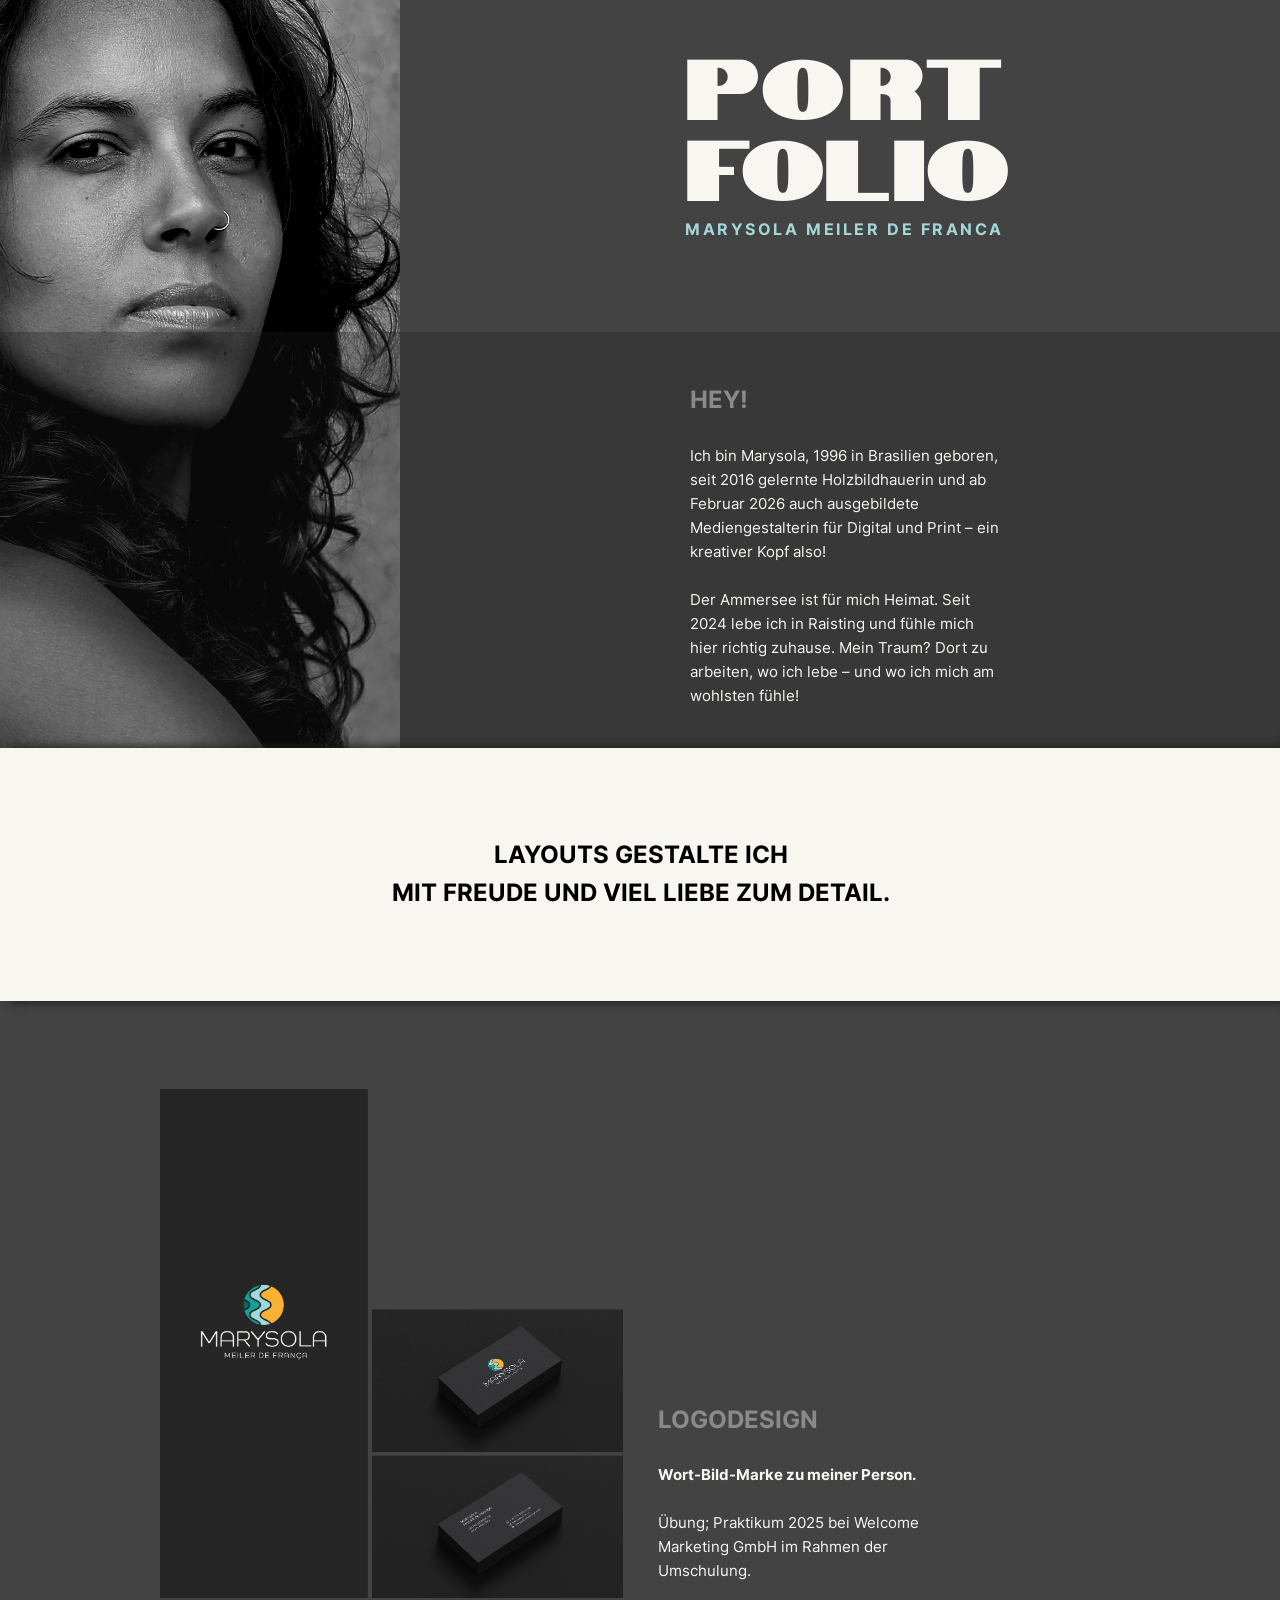
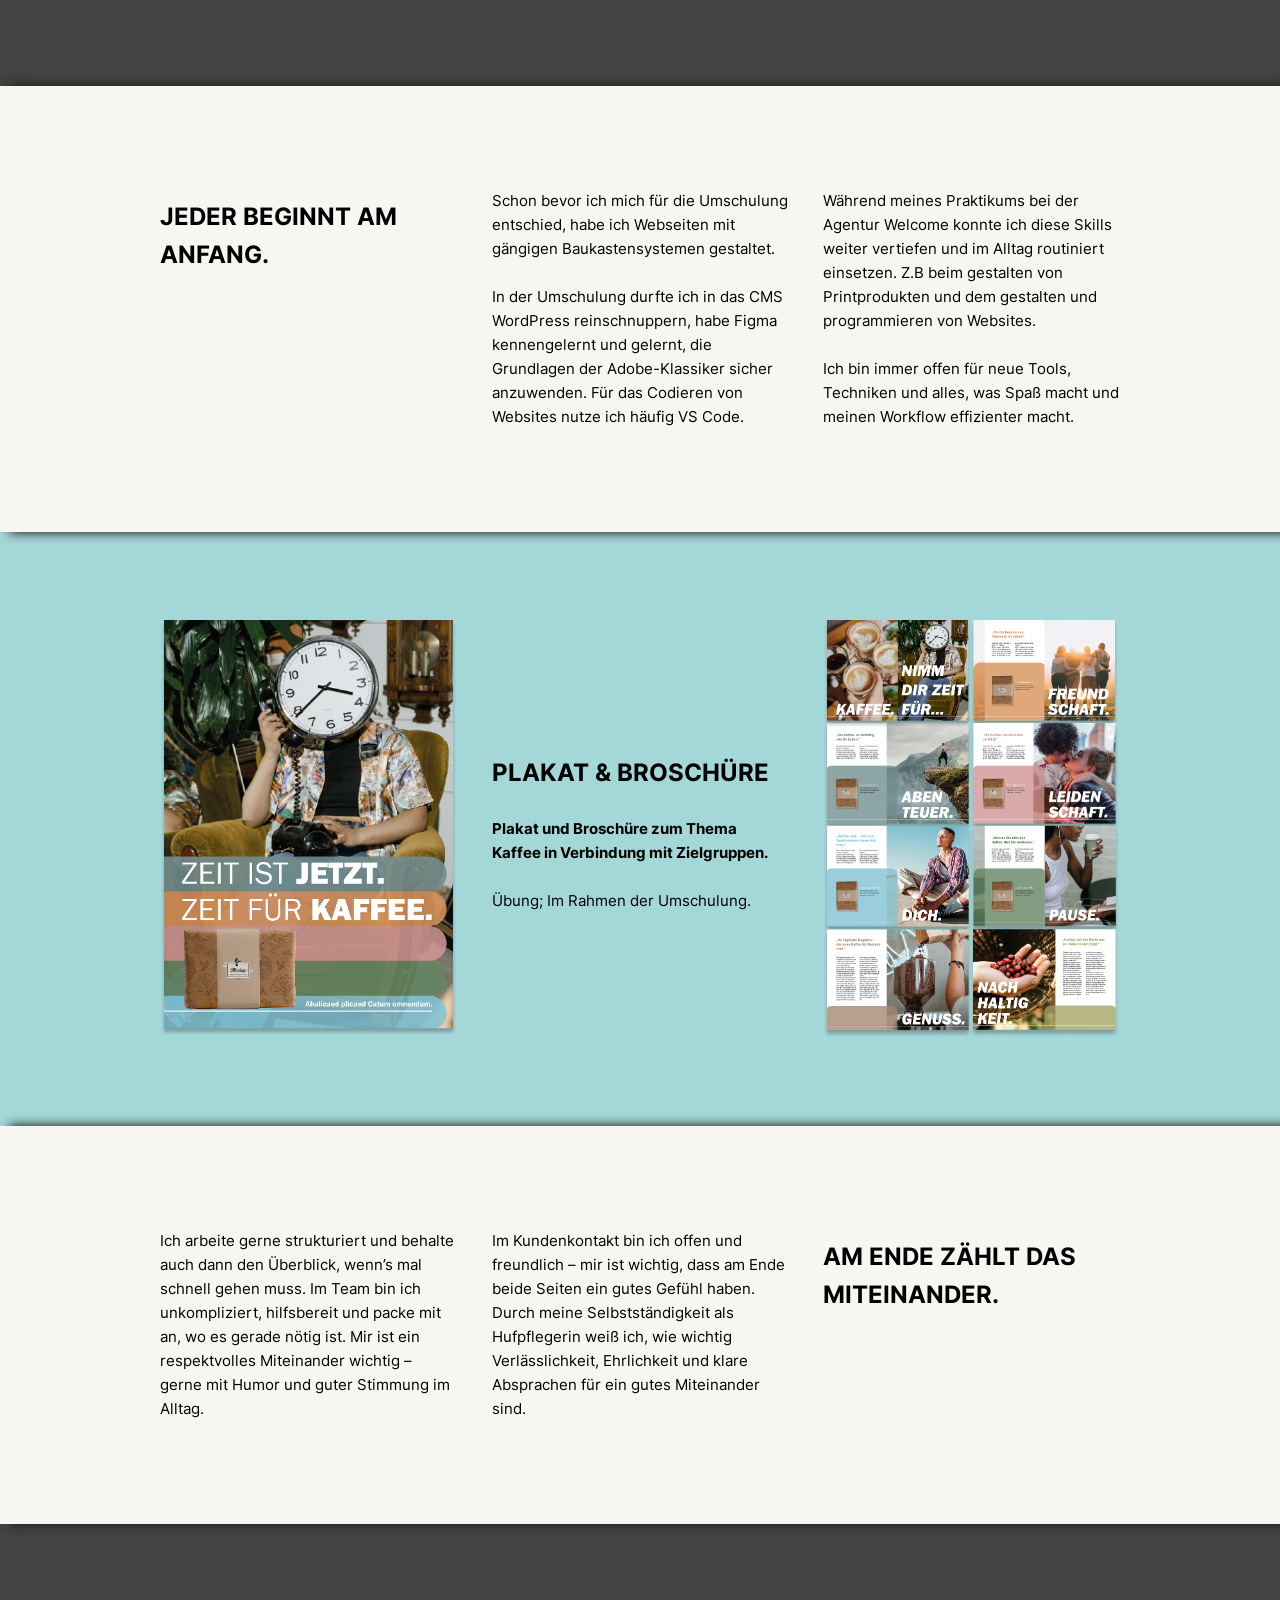
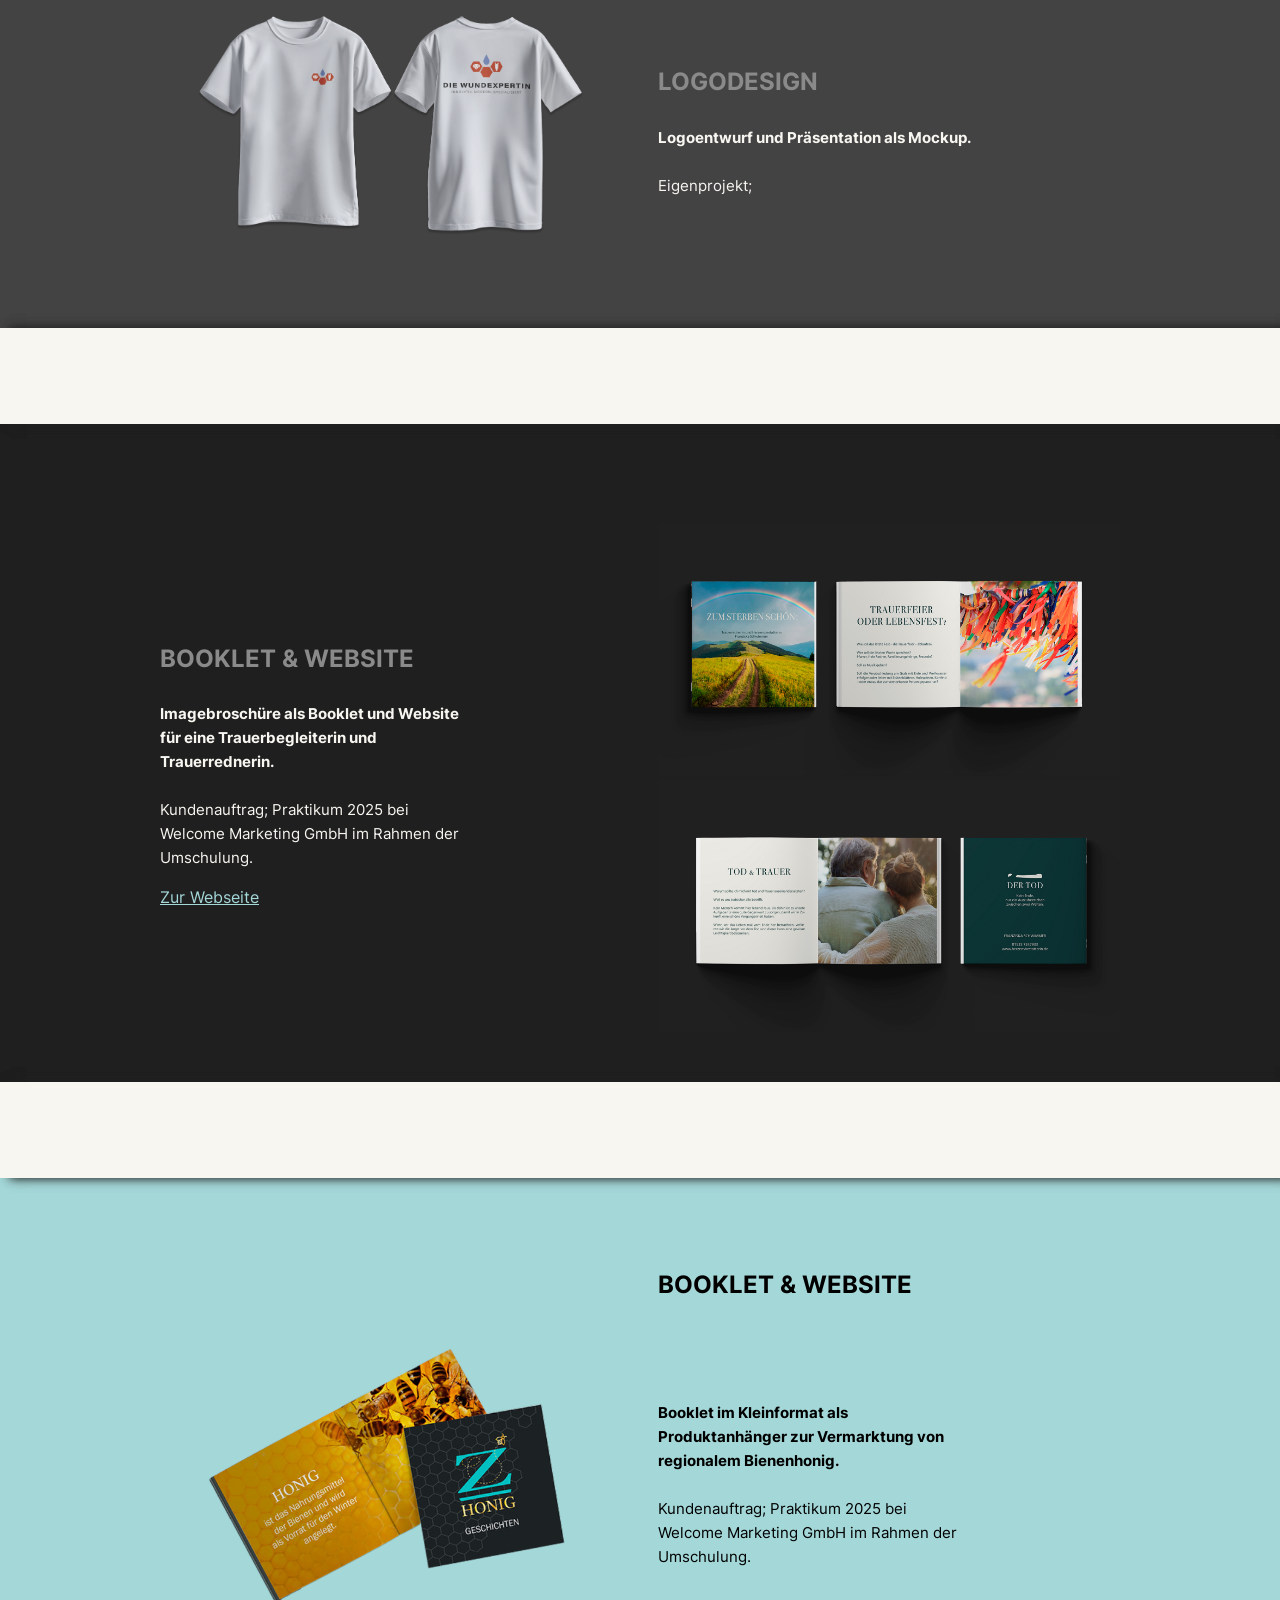
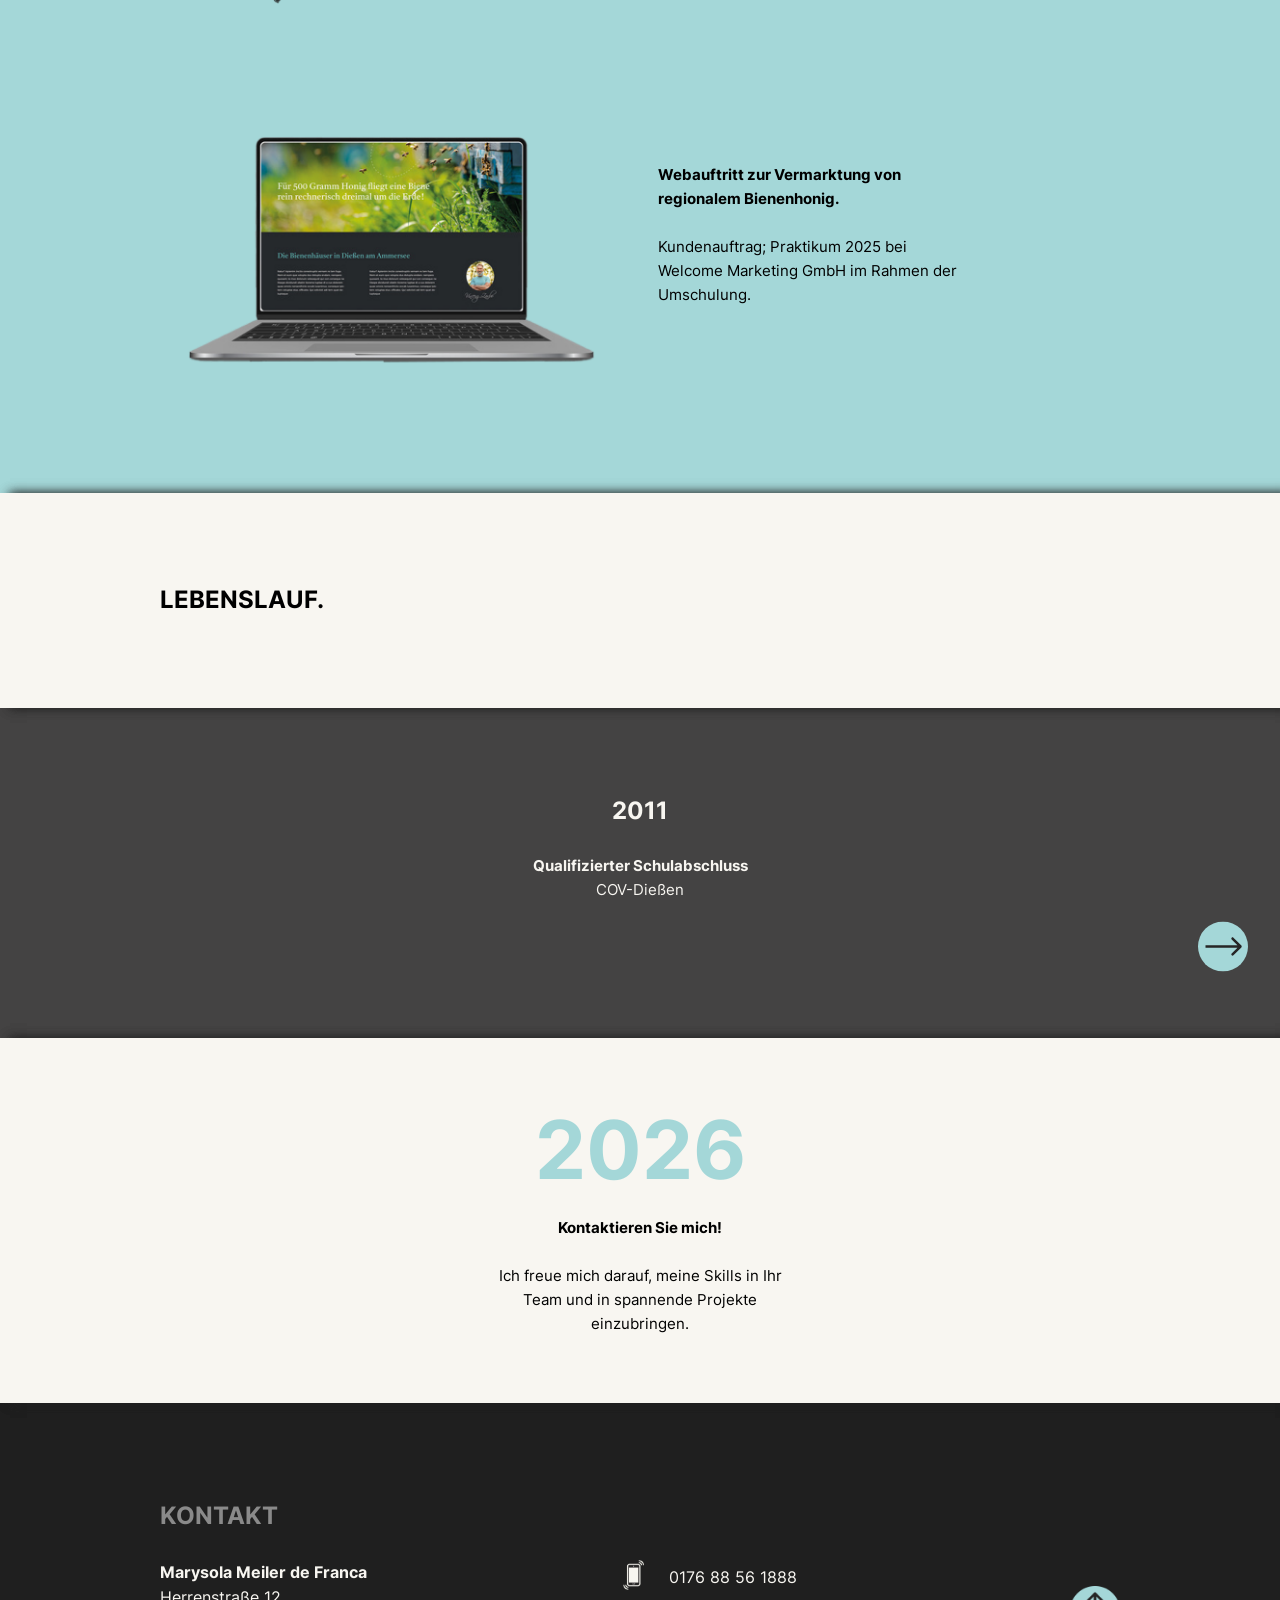
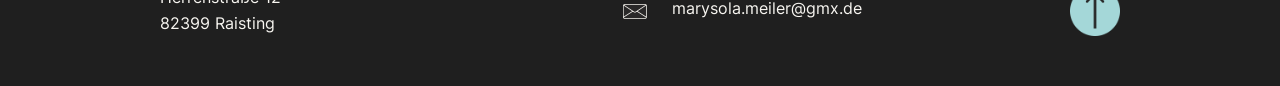
==== index.html @ 1aee1183 "Add files via upload" ====
<!DOCTYPE html>
<html lang="de">
<head>
    <meta charset="UTF-8">
    <meta name="viewport" content="width=device-width, initial-scale=1.0">
    <title>Bewerbung</title>

    <link rel="stylesheet" href="style.css">
    <link rel="icon" href="favicon.png">

    <link rel="preconnect" href="https://fonts.googleapis.com">
    <link rel="preconnect" href="https://fonts.gstatic.com" crossorigin>
    <link href="https://fonts.googleapis.com/css2?family=Notable&display=swap" rel="stylesheet">
   
    <script src="main.js" defer></script>
      
</head>

<body>
    <header id="top" class="header">
        <div class="intro-grid">
      <div class="hero-wrap">
        <div class="hero">
            <img class="hero-img" src="images/Selbstportrait.jpg" alt="Selbstportrait">
          </div>
      
          <div class="hero-overlay">
            <h1 class="deko-titel js-reveal" aria-label="Portfolio">
              <span class="w1">Port</span>
              <span class="w2">folio</span>
            </h1>
            <h2 class="blau js-reveal" style="transition-delay: 120ms;">Marysola Meiler de Franca</h2>
          </div>
      </div>
      <div class="lower-overlay" aria-hidden="true"></div>
          <div class="hey">
            <h3 class="hellgrau js-reveal">Hey!</h3>
            <p class="white js-reveal">
              Ich bin Marysola, 1996 in Brasilien geboren, seit 2016 gelernte Holzbildhauerin und ab Februar 2026 auch ausgebildete Mediengestalterin für Digital und Print – ein kreativer Kopf also!<br><br>
              Der Ammersee ist für mich Heimat. Seit 2024 lebe ich in Raisting und fühle mich hier richtig zuhause. Mein Traum? Dort zu arbeiten, wo ich lebe – und wo ich mich am wohlsten fühle!
            </p>
          </div>
      
        </div>
      </header>
    <main>
        <section class="band">
            <div class="container">
                <div class="col">
                    <p class="teaser js-reveal">Layouts gestalte ich<br>mit Freude und viel Liebe zum Detail.
                    </p>
                </div>
            </div>
        </section>
        <section class="bg-grau">
            <div class="container">
                <div class="grid-2 bottom">
                    <div class="col">
                        <img class="eigenlogo" src="images/Eigenlogo.png" alt="">
                    </div>
                    <div class="col">
                        <h3 class="hellgrau">Logodesign</h3>
                        <p class="white"><strong>Wort-Bild-Marke zu meiner Person.</strong><br><br>
                            Übung; Praktikum 2025 bei Welcome Marketing GmbH im Rahmen der Umschulung.
                        </p>
                    </div>
                </div>
            </div>
        </section>
        <section class="band">
            <div class="container">
                <div class="grid-3">
                    <div class="col">
                        <h3 class="js-reveal">Jeder Beginnt am Anfang.</h3>                    
                    </div>
                    <div class="col">
                        <p class="js-reveal">Schon bevor ich mich für die Umschulung entschied, habe ich Webseiten mit gängigen Baukastensystemen gestaltet.<br><br>
                            In der Umschulung durfte ich in das CMS WordPress reinschnuppern, habe Figma kennengelernt und gelernt, die Grundlagen der Adobe-Klassiker sicher anzuwenden.
                            Für das Codieren von Websites nutze ich häufig VS Code.
                        </p>
                    </div>
                    <div class="col">
                        <p class="js-reveal">Während meines Praktikums bei der Agentur Welcome konnte ich diese Skills weiter vertiefen und im Alltag routiniert einsetzen. 
                            Z.B beim gestalten von Printprodukten  und dem gestalten und programmieren von Websites.<br><br>
                            Ich bin immer offen für neue Tools, Techniken und alles, was Spaß macht und meinen Workflow effizienter macht. 
                        </p>
                    </div>
                </div>
            </div>
        </section>
        <section class="bg-blau">
            <div class="container">
                <div class="grid-3">
                    <div class="col">
                        <img class="kaffeeplakat" src="images/kaffee-plakat.png" alt="Plakatwerbung - Kaffee">
                    </div>
                    <div class="col text-center">
                        <h3>Plakat & Broschüre</h3>   
                        <p><strong>Plakat und Broschüre zum Thema Kaffee in Verbindung mit Zielgruppen.</strong><br><br>
                            Übung;
                            Im Rahmen der Umschulung.</p>                 
                    </div>
                    <div class="col">
                        <img class="kaffeebroschuere" src="images/Kaffee-Broschuere.png" alt="Broschüre - Kaffee">           
                    </div>
                </div>
            </div>
        </section>
        <section class="band">
            <div class="container">
                <div class="grid-3">
                    <div class="col">
                        <p class="js-reveal">Ich arbeite gerne strukturiert und behalte auch dann den Überblick, wenn’s mal schnell gehen muss.
                        Im Team bin ich unkompliziert, hilfsbereit und packe mit an, wo es gerade nötig ist. Mir ist ein respektvolles Miteinander wichtig – gerne mit Humor und guter Stimmung im Alltag.  
                        </p>
                    </div>
                    <div class="col">
                        <p class="js-reveal">Im Kundenkontakt bin ich offen und freundlich – mir ist wichtig, dass am Ende beide Seiten ein gutes Gefühl haben. 
                         Durch meine Selbstständigkeit als Hufpflegerin weiß ich, wie wichtig Verlässlichkeit, Ehrlichkeit und klare Absprachen für ein gutes Miteinander sind.
                        </p>
                    </div>
                    <div class="col">
                        <h3 class="js-reveal">Am Ende zählt das Miteinander.</h3>                    
                    </div>
                </div>
            </div>
        </section>
        <section class="bg-grau">
            <div class="container">
                <div class="grid-2">
                    <div class="col">
                        <img src="images/T-shirt_Wundexpertin_weiß.png" alt="T-Shirt-Mockup mit Logo - Die Wundexpertin">
                    </div>
                    <div class="col text-center">
                        <h3 class="hellgrau">Logodesign</h3>
                        <p class="white"><strong>Logoentwurf und Präsentation als Mockup.</strong><br><br>
                            Eigenprojekt;
                        </p>                   
                    </div>
                </div>
            </div>
        </section>
        
        <div class="band" aria-hidden="true"></div>

        <section class="bg-schwarz">
            <div class="container">
                <div class="grid-2">  
                    <div class="col text-center">
                        <h3 class="hellgrau">Booklet & Website</h3>
                        <p class="white"><strong>Imagebroschüre als Booklet und Website für eine Trauerbegleiterin und Trauerrednerin.</strong><br><br>
                            Kundenauftrag; Praktikum 2025 bei Welcome Marketing GmbH im Rahmen der Umschulung.
                        </p>
                        <a href="https://www.bestattung-individuell.de/" target="_blank" rel="noopener noreferrer">
                            Zur Webseite
                          </a>
                    </div>
                    <div class="col">
                        <img class="trauerbooklet" src="images/Zum-sterben-schön.png" alt="Booklet - ZUM STERBEN SCHÖN!">
                    </div>
                </div>
            </div>
        </section>

        <div class="band" aria-hidden="true"></div>

        <section class="bg-blau">
            <div class="container">
                <div class="grid-2 grid-2--right-only">  
                    
                        <h3 class="right-only">Booklet & Website</h3>
                   
                    <div class="col">
                        <img class="bienenbooklet" src="images/Bienenbooklet.png" alt="">
                    </div>
                    
                    <div class="col text-center">
                        <p><strong>Booklet im Kleinformat als Produktanhänger zur Vermarktung von regionalem Bienenhonig.</strong><br><br> Kundenauftrag; Praktikum 2025 bei Welcome Marketing GmbH im Rahmen der Umschulung.</p>
                    </div> 
                    <div class="col">
                        <img class="bienenwebsite" src="images/Bienenwebsite.png" alt="">
                    </div>
                    <div class="col text-center">
                        <p><strong>Webauftritt zur Vermarktung von regionalem Bienenhonig.</strong><br><br> Kundenauftrag; Praktikum 2025 bei Welcome Marketing GmbH im Rahmen der Umschulung.
                        </p>
                    </div>   
                </div>
            </div>
        </section>
        <section class="band">
            <div class="container">
                <div class="col">
                    <h3 class="js-reveal">Lebenslauf.</h3>
                </div>
        </section>

        <section class="my-slider" id="timelineSlider" aria-label="Timeline">
            <div class="container">
                <div class="my-slider__viewport">
                    <div class="my-slider__track">
                        <div class="my-slide white">
                            <div class="carousel-content">
                                <h3>2011</h3>
                                <p><strong>Qualifizierter Schulabschluss</strong><br>COV-Dießen</p>
                            </div>
                        </div>
                
                        <div class="my-slide white">
                            <div class="carousel-content">
                                <h3>2016</h3>
                                <p><strong>Gesellin im Holzbildhauerhandwerk</strong><br>Schulen für Holz und Gestaltung<br> Garmisch-Partenkirchen</p>
                            </div>
                        </div>
                
                        <div class="my-slide white">
                            <div class="carousel-content">
                                <h3>2017</h3>
                                <p><strong>Küche & Verkauf</strong><br>Seekiosk Dießen</p>
                            </div>
                        </div>

                        <div class="my-slide white">
                            <div class="carousel-content">
                                <h3>2018</h3>
                                <p><strong>Verpackung & Kommissionierung</strong><br>Alsitan</p>
                            </div>
                        </div>
                    
                        <div class="my-slide white">
                            <div class="carousel-content">
                                <h3>2018</h3>
                                <p><strong>Metallgestaltung</strong><br>Metallbau Breidenbach</p>
                            </div>
                        </div>

                        <div class="my-slide white">
                            <div class="carousel-content">
                                <h3>2019</h3>
                                <p><strong>Produktionshilfe</strong><br>Auto Leder Atelier Hofstetten</p>
                            </div>
                        </div>
                    
                        <div class="my-slide white">
                            <div class="carousel-content">
                                <h3>2021</h3>
                                <p><strong>Servicekraft</strong><br>Psychosomatische Klinik Kloster Dießen</p>
                            </div>
                        </div>

                        <div class="my-slide white">
                            <div class="carousel-content">
                                <h3>2021</h3>
                                <p><strong>Hufpflege für Pferde</strong><br>Gründung von Huf & Hingabe</p>
                            </div>
                        </div>
                    
                        <div class="my-slide white">
                            <div class="carousel-content">
                                <h3>2024</h3>
                                <p><strong>Mediengestalterin Digital & Print</strong><br>Umschulung</p>
                            </div>
                        </div>
                    </div>
                </div>
            
                <div class="slider-buttons">
                    <button class="my-slider__btn my-slider__btn--prev" type="button" aria-label="Zurück">
                        <svg width="50" height="50" viewBox="0 0 40 40" fill="none" xmlns="http://www.w3.org/2000/svg">
                            <circle cx="20" cy="20" r="20" transform="rotate(-90 20 20)" fill="#A4D7D8"/>
                            <path d="M5.29289 19.2929C4.90237 19.6834 4.90237 20.3166 5.29289 20.7071L11.6569 27.0711C12.0474 27.4616 12.6805 27.4616 13.0711 27.0711C13.4616 26.6805 13.4616 26.0474 13.0711 25.6569L7.41421 20L13.0711 14.3431C13.4616 13.9526 13.4616 13.3195 13.0711 12.9289C12.6805 12.5384 12.0474 12.5384 11.6569 12.9289L5.29289 19.2929ZM34 20L34 19L6 19L6 20L6 21L34 21L34 20Z" fill="#262626"/>
                            </svg>
                            
                    </button>
                
                    <button class="my-slider__btn my-slider__btn--next" type="button" aria-label="Weiter">
                        <svg width="50" height="50" viewBox="0 0 40 40" fill="none" xmlns="http://www.w3.org/2000/svg">
                            <circle cx="20" cy="20" r="20" transform="rotate(90 20 20)" fill="#A4D7D8"/>
                            <path d="M34.7071 20.7071C35.0976 20.3166 35.0976 19.6834 34.7071 19.2929L28.3431 12.9289C27.9526 12.5384 27.3195 12.5384 26.9289 12.9289C26.5384 13.3195 26.5384 13.9526 26.9289 14.3431L32.5858 20L26.9289 25.6569C26.5384 26.0474 26.5384 26.6805 26.9289 27.0711C27.3195 27.4616 27.9526 27.4616 28.3431 27.0711L34.7071 20.7071ZM6 20L6 21L34 21L34 20L34 19L6 19L6 20Z" fill="#262626"/>
                            </svg>
                            
                    </button>
                </div>
            </div>
          </section> 
        <section class="band">
            <div class="container js-reveal motivation"> 
                    <div class="col">
                        <div class="motivation">
                            <h3 class="jahreszahl">2026</h3>
                            <p class="motivation"><strong>Kontaktieren Sie mich!</strong><br><br>Ich freue mich darauf, meine Skills in Ihr Team und in spannende Projekte einzubringen.</p>
                        </div>
                    </div>
            </div>
        </section>
    </main>
    <footer>
        <section class="bg-schwarz">
            <div class="container">
                <div class="footer-grid">
        
                    <div class="footer-kontakt">
                      <h3 class="hellgrau">Kontakt</h3>
            
                      <address class="footer-liste white">
                        <div class="footer-addr">
                          <strong>Marysola Meiler de Franca</strong>
                          <div>Herrenstraße 12</div>
                          <div>82399 Raisting</div>
                        </div>
            
                        <div class="footer-comm">
                          <div class="footer-icon">
                            <img class="phone-icon" src="images/Telefon-icon.png" alt="">
                            <a href="tel:+4917688561888">0176 88 56 1888</a>
                          </div>
            
                          <div class="footer-icon">
                            <img class="mail-icon" src="images/E-mail-icon.png" alt="">
                            <a href="mailto:marysola.meiler@gmx.de">marysola.meiler@gmx.de</a>
                          </div>
                        </div>
                      </address>
                    </div>
            
                    <div class="col-footer">
                      <div class="top-btn">
                        <a href="#top" class="back-to-top" aria-label="Nach oben">
                          <img src="images/back-to-top.png" alt="">
                        </a>
                      </div>
                    </div>
            
                  </div>
                </div>
              </section>
            </footer>
    <script src="https://cdn.jsdelivr.net/npm/bootstrap@5.3.3/dist/js/bootstrap.bundle.min.js"></script>
</body>
</html>
---- style.css ----
:root{
    /* Typography: fonts */
    --font-sans: "Inter", system-ui, -apple-system, "Segoe UI", Roboto, Arial, sans-serif;
  
    /* Typography: sizes */
    --fs-body: 1rem;     /* 16px */
    --fs-h1: 5.063rem;
    --fs-h2: 1rem;    /* 23.04px */
    --fs-h3: 1.5rem;    /* 23.04px */

  
    /* Typography: line-height */
    --lh-p: 1.6;
    --lh-h1: 1;
    --lh-h2: 1.2;
    --lh-h3: 1.6;

    /* Colors */
    --color-primary: #e0d8d1;            /* Primärfarbe */
    --color-secondary: #F8F6F1;          /* Sekundärfarbe */
    --color-accent: #A4D7D8;             /* Akzentfarbe */

    --color-bg: #444343;                 /* Websitebasisfarbe */
    --color-text: #292828;               /* Textfarbe (Standard auf hell) */
    --color-text-on-dark: #F8F6F1;       /* Textfarbe auf dunkel */
}
@font-face{
    font-family: "Inter";
    src: url("fonts/Inter-VariableFont_slnt\,wght.woff2") format("woff2");
    font-weight: 100 900;
    font-style: normal;
    font-display: swap;
}

.notable-regular {
    font-family: "Notable", sans-serif;
    font-weight: 400;
    font-style: normal;
  }

  html, body {
    margin: 0;
    overflow-x: hidden;
  }

html{
    scroll-behavior: smooth;
} 

  
body{
    margin: 0;
    background: var(--color-bg);
    font-family: var(--font-sans);
    font-size: var(--fs-body);
    line-height: var(--lh-p);
}

h1{
    font-family: "Notable", sans-serif;
    font-size: var( --fs-h1);
    color: var(--color-secondary);
    line-height: var(--lh-h1);
    text-transform: uppercase;
    margin: 0 0 18px 0;
}

h2{
    font-family: "Inter", sans-serif;
    color: var(--color-accent);
    line-height: var(--lh-h2);
    font-size: var(--fs-h2);
    text-transform: uppercase;
    letter-spacing: .16rem;
    margin-top: 0;
}

h3{
    font-family: "Inter", sans-serif;
    text-transform: uppercase;
    font-size: var(--fs-h3);
    line-height: var(--lh-h3);
}

p{
    hyphens: auto;
    font-size: clamp(15px, 1vw, 16px);
    line-height: var(--lh-p);
    
}

.deko-titel{
    font-family: "Notable", sans-serif;
    text-transform: uppercase;
    line-height: var(--lh-h1);    
    font-size: var(--fs-h1);
    letter-spacing: .2rem;
}
  
.deko-titel span{
    display: block;
    white-space: nowrap;

}
  
.deko-titel .w1{
    letter-spacing: .4rem;
}

strong{
    font-weight: 700;
}

.grid-2{
    display: grid;
    grid-template-columns: 1fr;
    gap: 24px;
}

.section-grid{
    display: grid;
    grid-template-columns: 1fr;
    gap: 24px;
  }

img {
    display: block;
    max-width: 100%;
    height: auto;
 }

img.kaffeeplakat{
    margin-bottom: 60px;
 }

img.eigenlogo{
    margin-bottom: 60px;
 }

img.kaffeebroschuere{
    margin-top: 60px;
 }

img.trauerbooklet{
    margin-top: 30px;
 }

img.bienenbooklet, img.bienenwebsite{
    margin: 30px 0;
 }

.container{
    margin: 40px auto;
    padding: 0 16px;
    max-width: 720px;
}

.hey{
    margin-top: 90px;
    margin-bottom: 90px;
    max-width: 1280px;
    margin-left: auto;
    margin-right: auto;
    padding: 0 23px 0 23px;
}

.white{
    color: var(--color-text-on-dark) ;
}

.blau{
    color: var(--color-accent);
}

.hellgrau{
    color: #8a8a8a ;
}

.hero-wrap{
    position: relative;
}
  
.hero-img{
    display: block;
    width: 100%;
    height: auto;
    max-width: 430px;
}
  
.hero-overlay{
    position: absolute;
    left: 0;
    right: 0;
    bottom: 0;
    background: rgba(32,32,32,.3);
    padding: 24px;
    z-index: 2;
}
  
.band{
    background-color: var(--color-secondary);
    padding: 48px 0;
    margin: 0;
    box-shadow: 10px 0 10px 0 rgba(32,32,32,.7), 10px 0 10px 0 rgba(32,32,32,.7);
    position: relative;
    z-index: 2;
}

p.teaser{
    text-align: center;
    font-family: "Inter", sans-serif;
    text-transform: uppercase;
    font-size: var(--fs-h3);
    line-height: var(--lh-h3);
    font-weight: 700;
    margin: 0 auto;
}

.bg-blau{
    background-color: var(--color-accent);
    padding: 48px 0;
    margin: 0;
    position: relative;
    z-index: 1;
}

.bg-grau{
    background: var(--color-bg);
    padding: 48px 0;
    margin: 0;
    position: relative;
    z-index: 1;
}

.bg-schwarz{
    background-color: #1F1F1F;
    padding: 30px 0 10px;    
    margin: 0;
    position: relative;
    z-index: 1;
}

h3.jahreszahl{
    font-family: "Inter", sans-serif;
    text-transform: uppercase;
    font-size: var(--fs-h1);
    font-weight: 700;
    margin: 0 auto;
    color: var(--color-accent);
}

a{
    color: var(--color-accent);
    margin-top: 0;
}

.my-slider {
  position: relative;
}

.my-slider__viewport {
  overflow: hidden;
  width: 100%;
}

.my-slider__track {
  display: flex;
  transition: transform 550ms cubic-bezier(0.22, 1, 0.36, 1);
  will-change: transform;
}

.my-slide {
  flex: 0 0 100%;
}

.my-slider__btn {
  position: absolute;
  top: 80%;
  transform: translateY(-50%);
  border: 0;
  background: transparent;
  padding: 0;
  cursor: pointer;
}

.my-slider__btn--prev { left: 16px; }
.my-slider__btn--next { right: 16px; }

.nav-icon {
  display: inline-block;
  width: 32px;
  height: 32px;
}

.nav-icon-prev {
  background: url("/icons/arrow-left.svg") center / contain no-repeat;
}

.nav-icon-next {
  background: url("/icons/arrow-right.svg") center / contain no-repeat;
}

.my-slide {
  min-height: 250px;
  display: flex;
  justify-content: center;
}

.carousel-content {
  text-align: center;
  margin-top: 20px;
}

.motivation{
  text-align: center;
  margin: 0 auto 20px;
}

.footer-liste{
  display: grid;
  grid-template-columns: 1fr;
  gap: 12px;
  font-style: normal;
  line-height: 1.6;
}


.footer-liste a{
    color: inherit;
    text-decoration: none;
    display: inline-block;
    margin-top: 0.35rem;
  }
  
.footer-liste a:hover,
.footer-liste a:focus-visible{
    text-decoration: underline;
    text-underline-offset: 0.2em;
  }

.footer-grid{
    display: grid;
    grid-template-columns: 1fr auto; /* Kontakt | Button */
    align-items: end;
    gap: 16px;
  }
  
.col-footer{
    display: flex;
    justify-content: flex-end;
    align-items: flex-end;
  }

.mail-icon{
    height: 15px;
    width: auto;
    margin-right: 15px;
    margin-top: 10px;
}

.phone-icon{
    height: 30px;
    width: auto;
    margin-right: 15px;
}

.footer-icon{
  display: flex;
  align-items: center;
  gap: 10px;
}

.top-btn img{
    width: 50px;
    height: auto;
}

.js-reveal {
    transform: translateY(24px);
    opacity: 0;
    transition: transform 1000ms ease, opacity 1000ms ease;
    will-change: transform, opacity;
}
  
.js-reveal.is-visible {
    transform: translateY(0);
    opacity: 1;
}

@media (prefers-reduced-motion: reduce) {
  .js-reveal {
      transition: none;
      transform: none;
      opacity: 1;
  }
}

 /* Tablet Portrait (768–1023px) */
@media (min-width: 768px){
    /* z.B. 2 Spalten, größere Typo */
    .text-center p,
    .carousel-content p,
    .hero-overlay p{
      max-width: 35ch;
    }

  .grid-2{
      display: grid;
      grid-template-columns: 1fr 1fr;
      gap: 10px 35px;     
  }

  .grid-3{
      display: grid;
      grid-template-columns: 1fr 1fr 1fr;
      gap: 35px;
  }

  .grid-2--right-only .right-only{
    grid-column: 2;
    justify-self: start;
    margin: 0;
  }

  .hey{
    margin: 25px auto;
    grid-column: 2;
    grid-row: 2;
    position: relative;
    z-index: 3;
    padding: 0 24px 0 0;  
  }

  .container{
    max-width: 900px;
    padding: 0 32px;
  }

  .intro-grid{
      position: relative;
      display: grid;
      grid-template-columns: max-content 1fr;
      grid-template-rows: auto 1fr;
      gap: clamp(20px, 3vw, 40px);
      row-gap: 80px;
      align-items: stretch;
  }

  .hero-wrap,
  .hero,
  .hero-overlay,
  .hey{
      position: relative;
      z-index: 2;
  }

  .lower-overlay{
      grid-column: 1 / -1;
      grid-row: 2;
      align-self: stretch;
      justify-self: stretch;

      background: rgba(32,32,32,.3);
      position: relative;
      z-index: 2;
      pointer-events: none;
  }

  .hero-wrap{
      display: contents;    
      position: static;
  }
    
  .hero-overlay{
      grid-column: 2;
      grid-row: 1;
      position: static;
      background: none;
      padding: 0;
      z-index: 3;
      margin-left: auto;
      margin-right: auto;

  }
    
  .hero{
      grid-column: 1;
      grid-row: 1 / span 2;
  }
    
  .hero-img{
      width: 100%;
      height: 100%;
      object-fit: cover;
      display: block;
      max-width: 400px;
  }

  .deko-titel{
      padding: 0 24px 0 0;
      margin-top: 40px;   
  }

  p{
      max-width: 35ch;
  }
      
  .bottom{
      display: grid;
      align-items: flex-end;
  } 

  img.kaffeeplakat{
      margin-bottom: 0;
  }

  img.eigenlogo{
      margin-bottom: 0;
  }

  img.kaffeebroschuere{
      margin-top: 0;
  }


  img.trauerbooklet{
      margin-top: 30px;
  }

  img.bienenbooklet{
    margin-bottom: 50px;
  }

 img.bienenwebsite{
    margin-top: 50px;
  }

 .text-center{
    margin: auto 0;
  }

  .my-slider__btn--prev { left: 32px; }
  .my-slider__btn--next { right: 32px; }

  .footer-grid{
    grid-template-columns: 1fr 1fr auto; /* Adresse | Kontakt | Button */
    align-items: end;
    gap: 24px;
  }

  .footer-kontakt{
    grid-column: 1 / 3;
  }

  .footer-liste{
    grid-template-columns: 1fr 1fr; /* Adresse links, Telefon/Mail rechts */
    column-gap: 32px;
    row-gap: 12px;
    align-items: start;
  }
}
  
@media (min-width: 1200px){
  .container{
    max-width: 960px;
    padding: 0 64px;
  }

  .hey{
    margin-left: auto;
    margin-right: auto;
  }

  
  .footer-grid{
    gap: 32px;
  }

  .footer-liste{
    column-gap: 48px;
  }
}
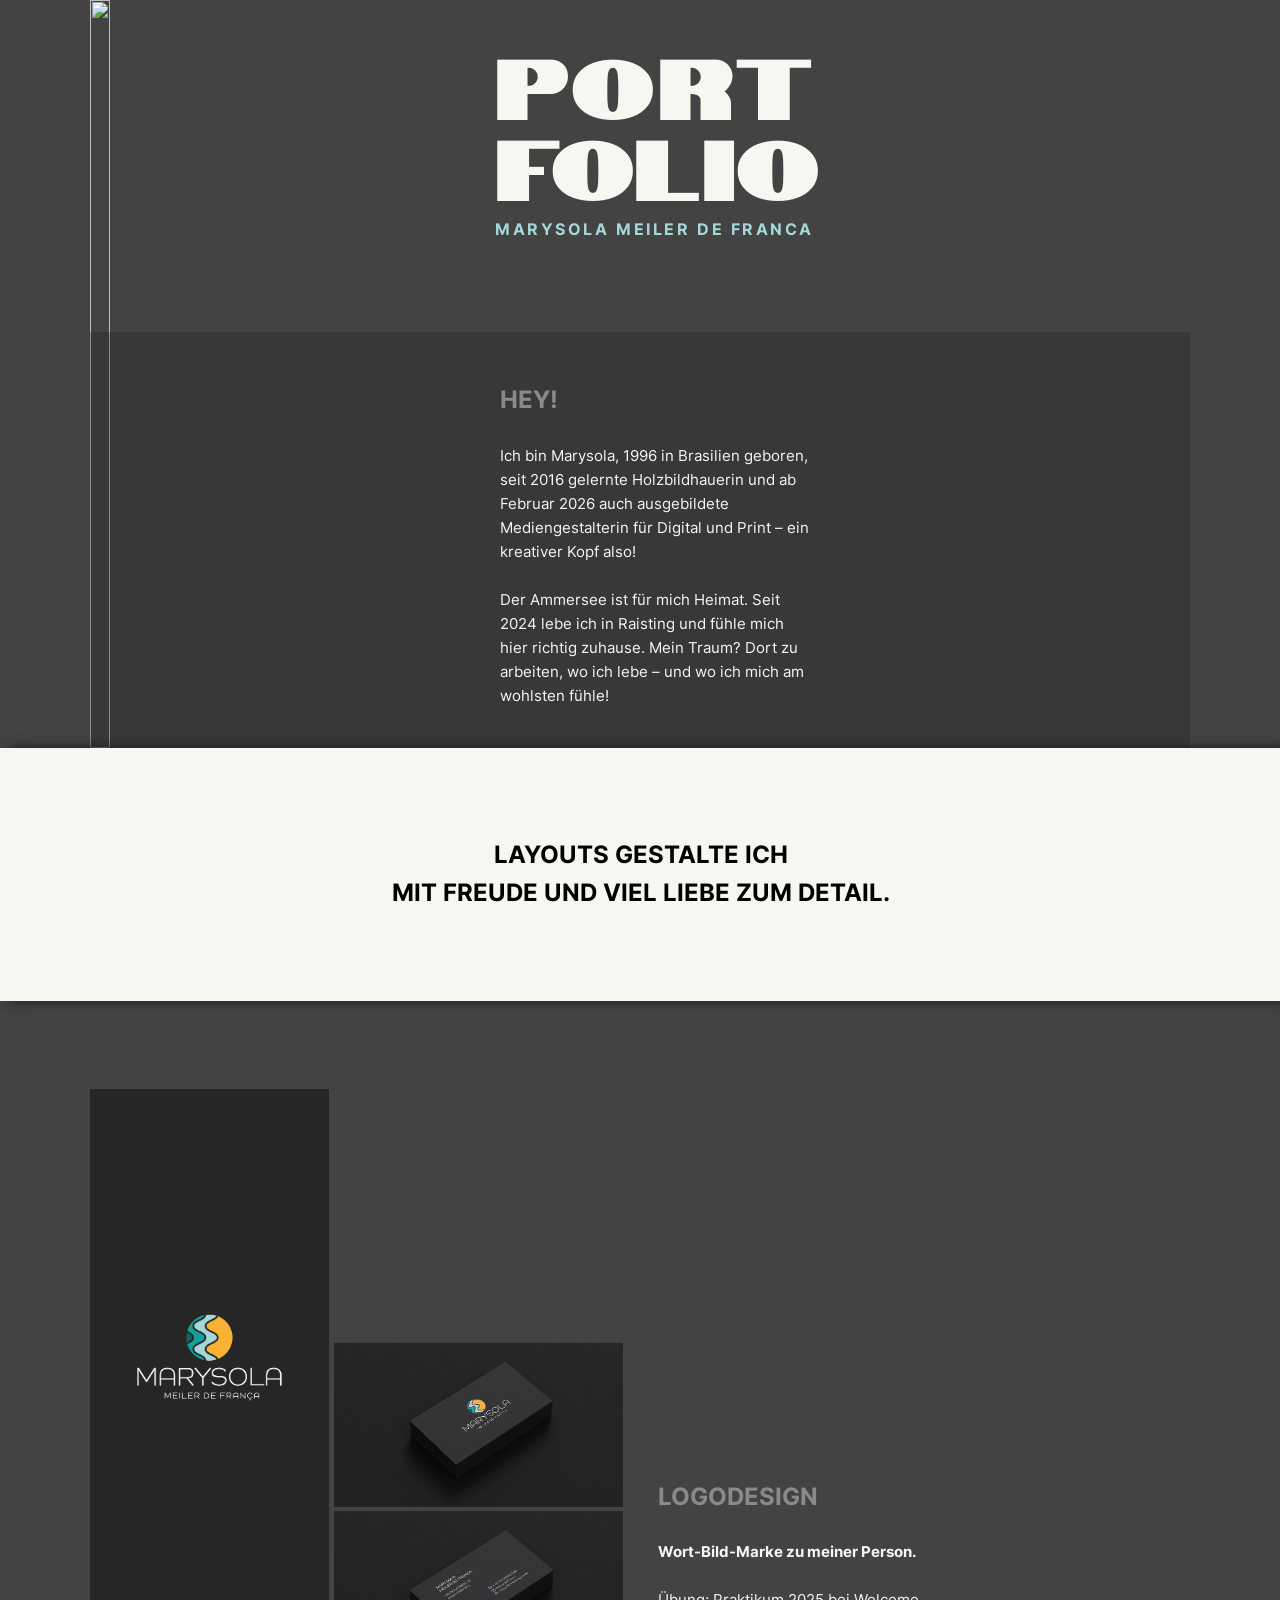
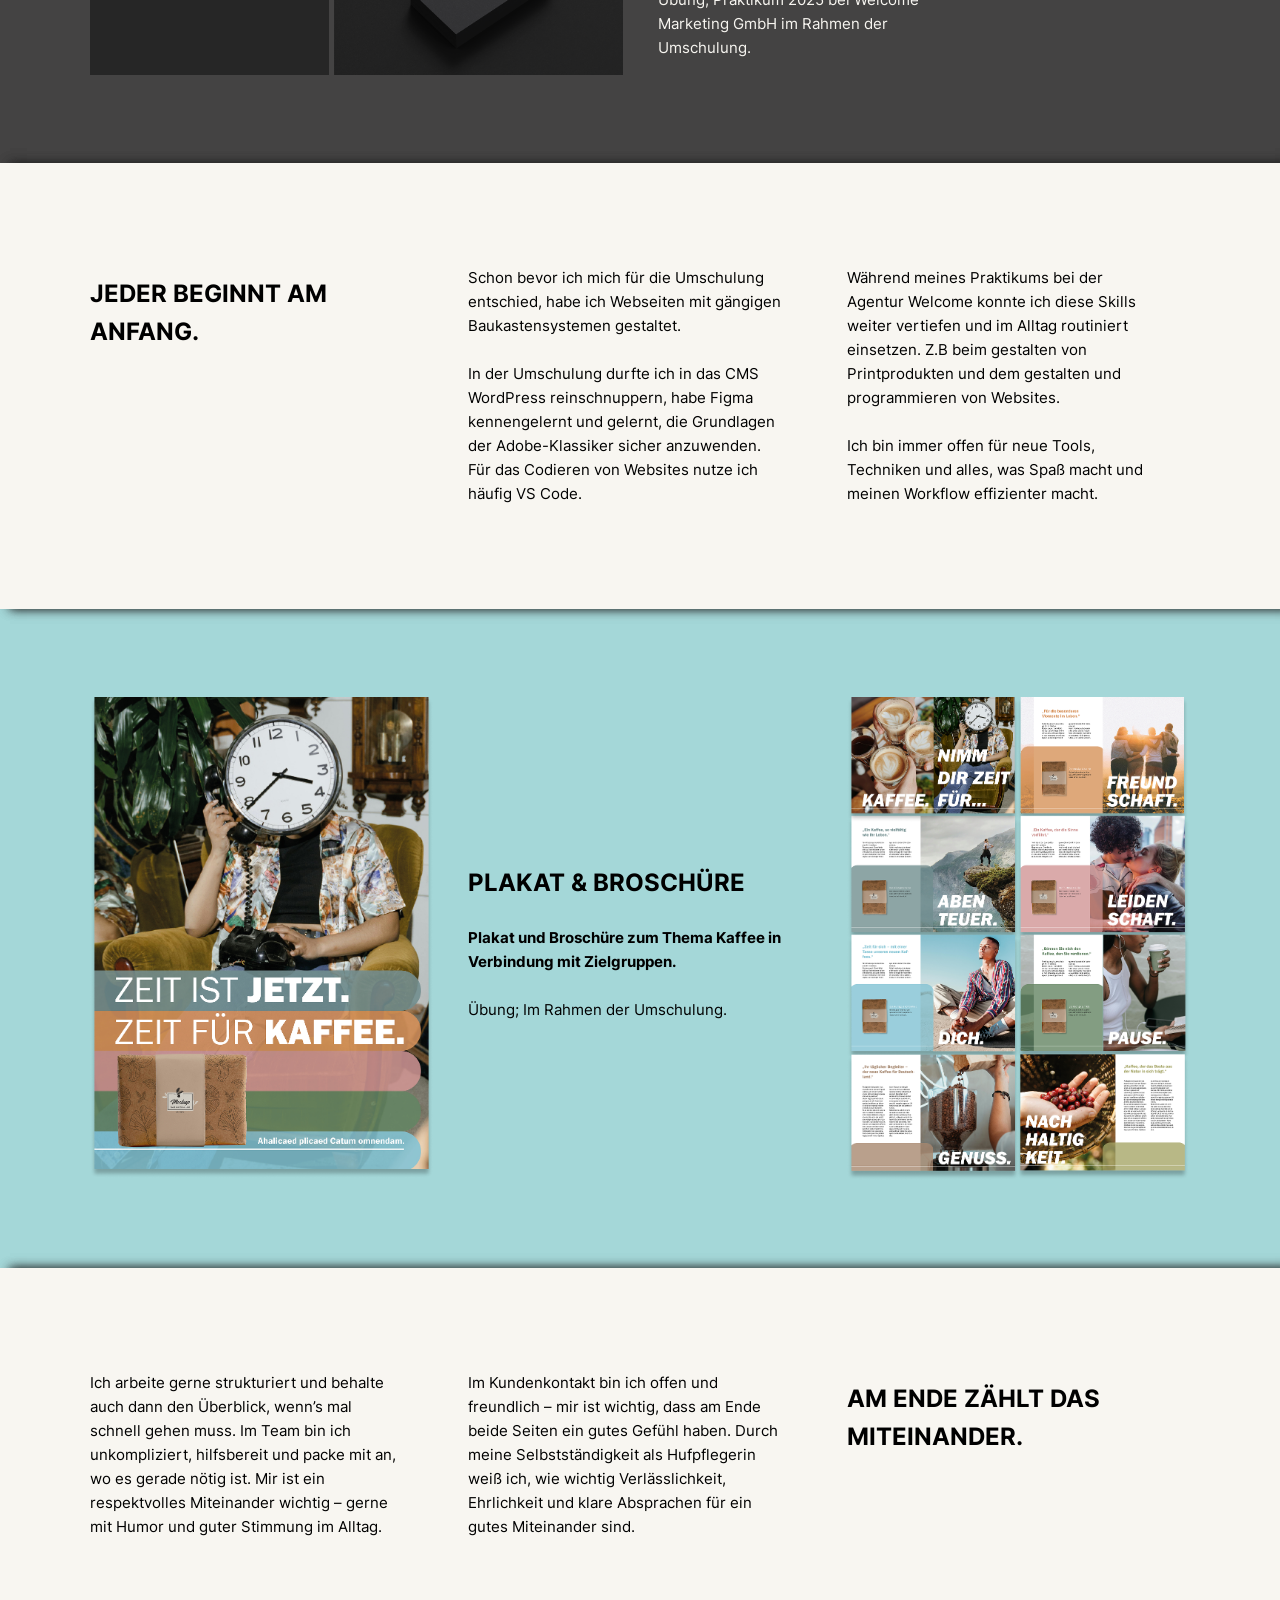
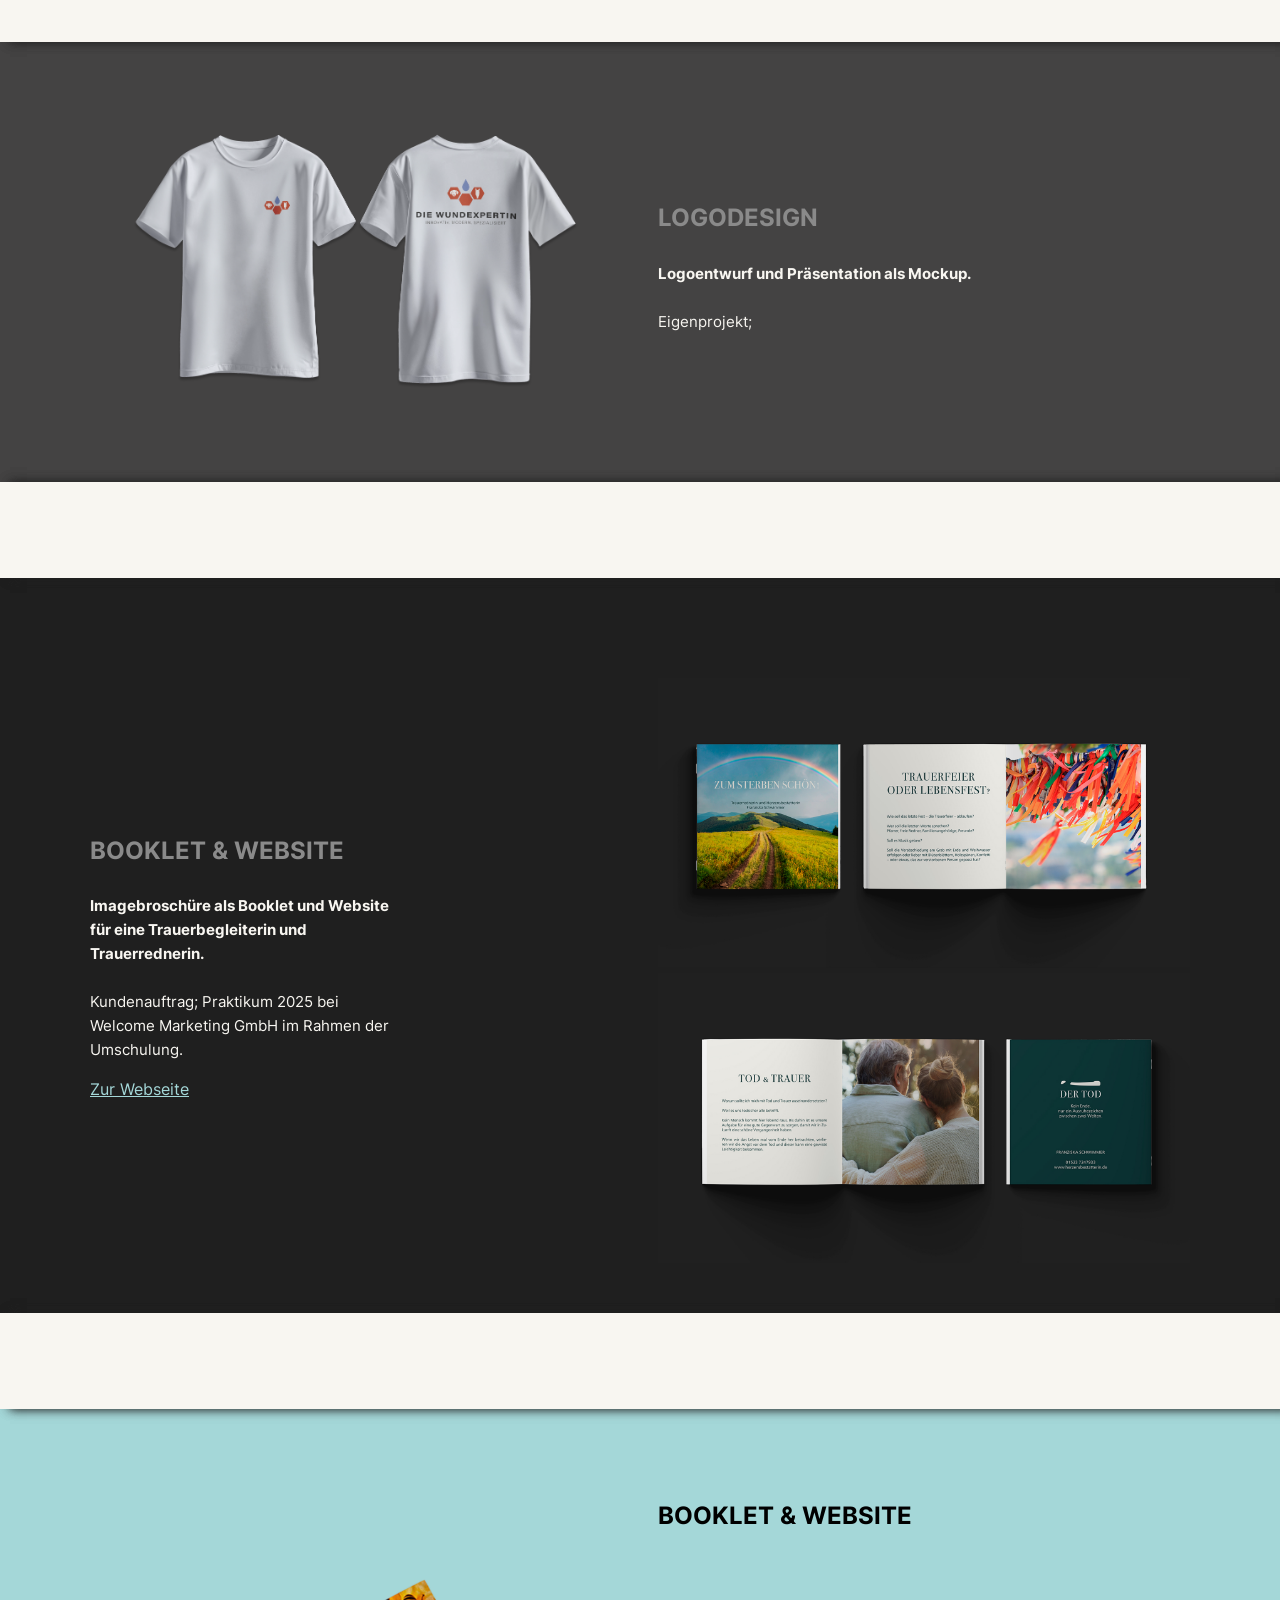
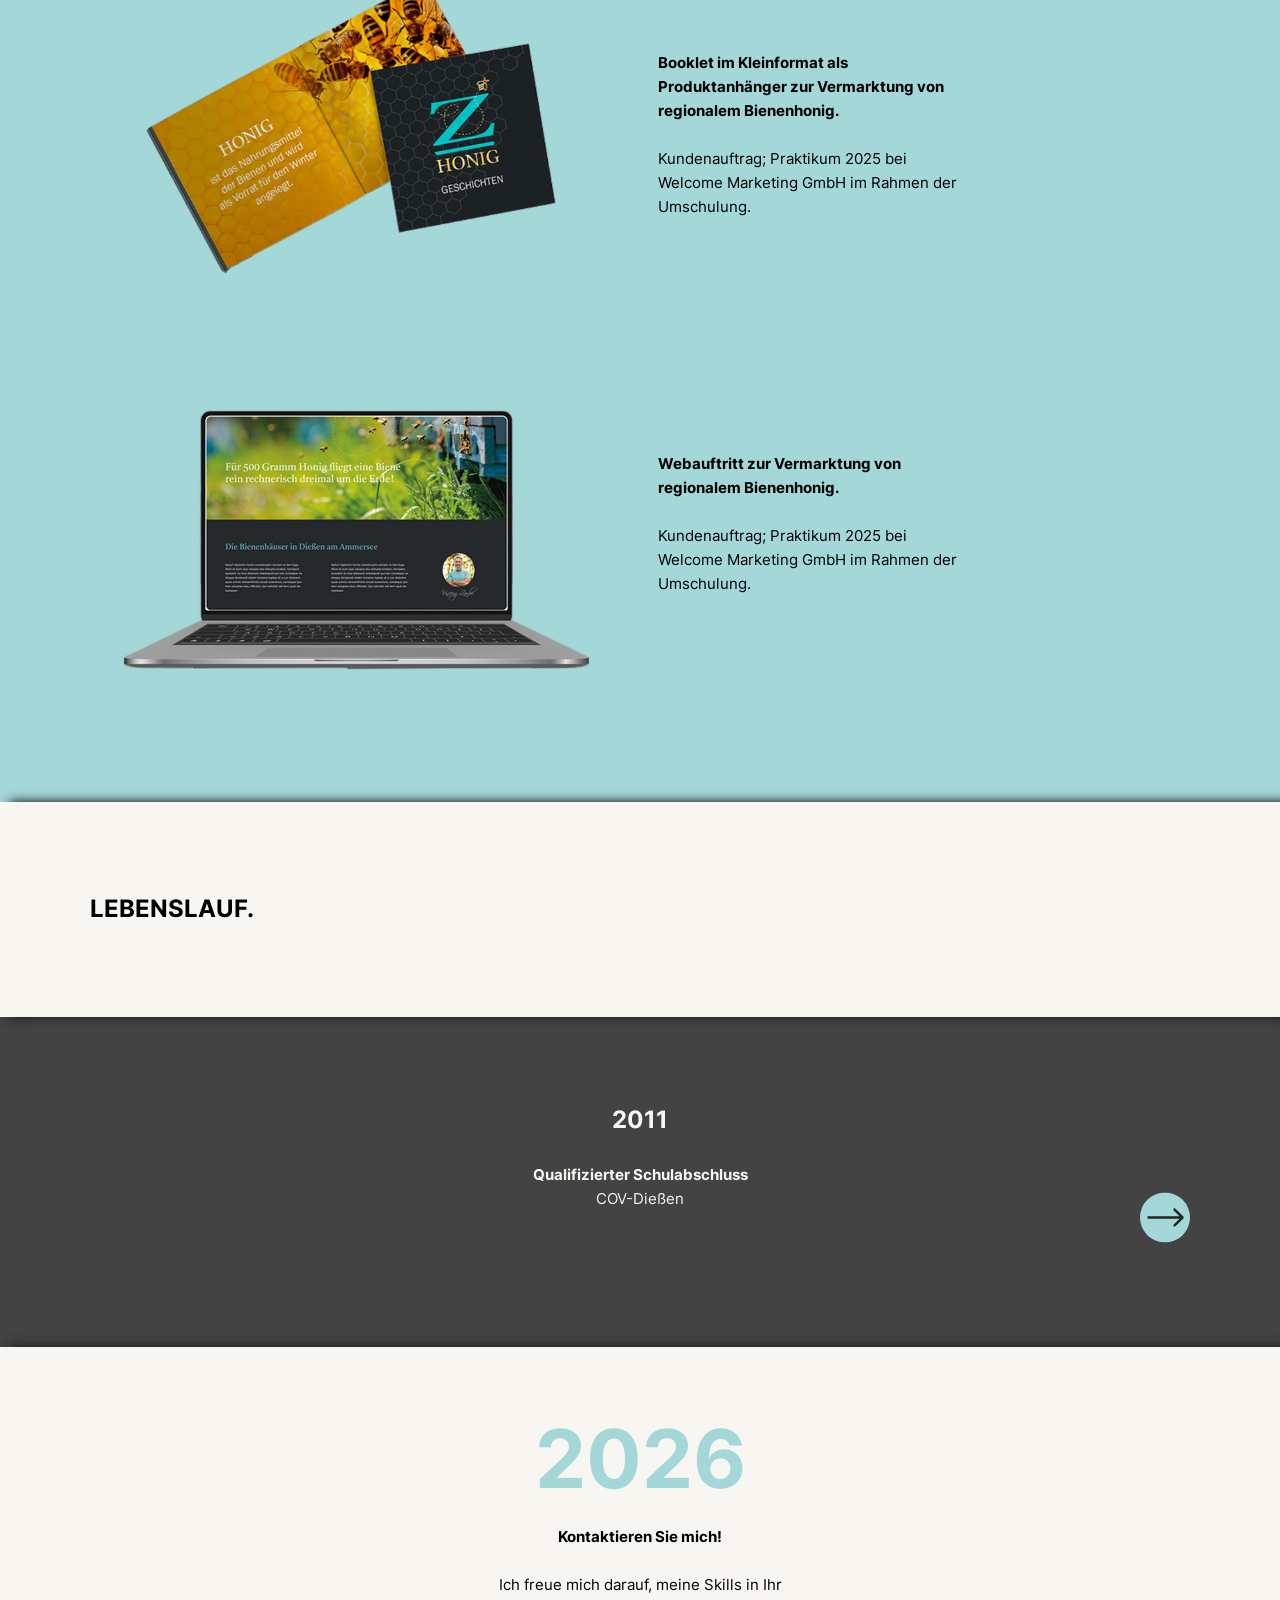
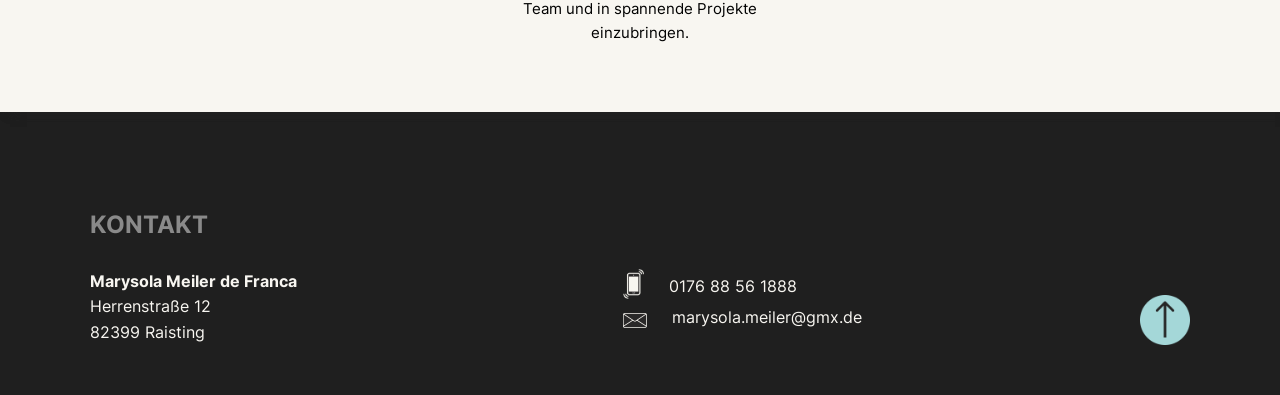
==== commit a4c985d5: "Update index.html" ====
--- a/index.html
+++ b/index.html
@@ -21,7 +21,11 @@
         <div class="intro-grid">
       <div class="hero-wrap">
         <div class="hero">
-            <img class="hero-img" src="images/Selbstportrait.jpg" alt="Selbstportrait">
+            <img class="hero-img" src="images/Selbstportrait_1800.jpg"
+            srcset="images/Selbstportrait_900.jpg 900w, images/Selbstportrait_1800.jpg 1800w"
+            sizes="(max-width: 768px) 100vw, 50vw"
+            alt=""
+            decoding="async">
           </div>
       
           <div class="hero-overlay">
@@ -336,4 +340,4 @@
             </footer>
     <script src="https://cdn.jsdelivr.net/npm/bootstrap@5.3.3/dist/js/bootstrap.bundle.min.js"></script>
 </body>
-</html>+</html>
--- a/style.css
+++ b/style.css
@@ -1,28 +1,26 @@
 :root{
-    /* Typography: fonts */
+
+    --page-pad: 16px;
+
     --font-sans: "Inter", system-ui, -apple-system, "Segoe UI", Roboto, Arial, sans-serif;
   
-    /* Typography: sizes */
-    --fs-body: 1rem;     /* 16px */
+    --fs-body: 1rem; 
     --fs-h1: 5.063rem;
-    --fs-h2: 1rem;    /* 23.04px */
-    --fs-h3: 1.5rem;    /* 23.04px */
-
-  
-    /* Typography: line-height */
+    --fs-h2: 1rem; 
+    --fs-h3: 1.5rem;    
+
     --lh-p: 1.6;
     --lh-h1: 1;
     --lh-h2: 1.2;
     --lh-h3: 1.6;
 
-    /* Colors */
-    --color-primary: #e0d8d1;            /* Primärfarbe */
-    --color-secondary: #F8F6F1;          /* Sekundärfarbe */
-    --color-accent: #A4D7D8;             /* Akzentfarbe */
-
-    --color-bg: #444343;                 /* Websitebasisfarbe */
-    --color-text: #292828;               /* Textfarbe (Standard auf hell) */
-    --color-text-on-dark: #F8F6F1;       /* Textfarbe auf dunkel */
+    --color-primary: #e0d8d1;
+    --color-secondary: #F8F6F1;
+    --color-accent: #A4D7D8;
+
+    --color-bg: #444343;
+    --color-text: #292828;
+    --color-text-on-dark: #F8F6F1;
 }
 @font-face{
     font-family: "Inter";
@@ -46,8 +44,7 @@
 html{
     scroll-behavior: smooth;
 } 
-
-  
+ 
 body{
     margin: 0;
     background: var(--color-bg);
@@ -85,8 +82,7 @@
 p{
     hyphens: auto;
     font-size: clamp(15px, 1vw, 16px);
-    line-height: var(--lh-p);
-    
+    line-height: var(--lh-p);   
 }
 
 .deko-titel{
@@ -123,6 +119,10 @@
     gap: 24px;
   }
 
+.intro-grid{
+    padding: 0 var(--page-pad);
+  }
+
 img {
     display: block;
     max-width: 100%;
@@ -151,8 +151,8 @@
 
 .container{
     margin: 40px auto;
-    padding: 0 16px;
-    max-width: 720px;
+    padding: 0 var(--page-pad);
+    max-width: 960px;
 }
 
 .hey{
@@ -161,7 +161,7 @@
     max-width: 1280px;
     margin-left: auto;
     margin-right: auto;
-    padding: 0 23px 0 23px;
+    padding: 0;
 }
 
 .white{
@@ -184,7 +184,7 @@
     display: block;
     width: 100%;
     height: auto;
-    max-width: 430px;
+    max-width: 100%;
 }
   
 .hero-overlay{
@@ -254,7 +254,7 @@
     margin-top: 0;
 }
 
-.my-slider {
+.my-slider .container {
   position: relative;
 }
 
@@ -275,7 +275,7 @@
 
 .my-slider__btn {
   position: absolute;
-  top: 80%;
+  top: 65%;
   transform: translateY(-50%);
   border: 0;
   background: transparent;
@@ -283,8 +283,8 @@
   cursor: pointer;
 }
 
-.my-slider__btn--prev { left: 16px; }
-.my-slider__btn--next { right: 16px; }
+.my-slider__btn--prev { left: var(--page-pad) }
+.my-slider__btn--next { right: var(--page-pad) }
 
 .nav-icon {
   display: inline-block;
@@ -340,7 +340,7 @@
 
 .footer-grid{
     display: grid;
-    grid-template-columns: 1fr auto; /* Kontakt | Button */
+    grid-template-columns: 1fr auto;
     align-items: end;
     gap: 16px;
   }
@@ -395,9 +395,19 @@
   }
 }
 
- /* Tablet Portrait (768–1023px) */
+.header .intro-grid{
+  max-width: none;
+  margin: 0;
+  padding: 0;
+}
+
+
 @media (min-width: 768px){
-    /* z.B. 2 Spalten, größere Typo */
+
+    :root{ --page-pad: 32px; 
+    }
+
+
     .text-center p,
     .carousel-content p,
     .hero-overlay p{
@@ -433,7 +443,7 @@
 
   .container{
     max-width: 900px;
-    padding: 0 32px;
+    padding: 0 var(--page-pad);
   }
 
   .intro-grid{
@@ -444,6 +454,7 @@
       gap: clamp(20px, 3vw, 40px);
       row-gap: 80px;
       align-items: stretch;
+      padding: 0 var(--page-pad);
   }
 
   .hero-wrap,
@@ -489,11 +500,10 @@
   }
     
   .hero-img{
-      width: 100%;
-      height: 100%;
-      object-fit: cover;
-      display: block;
-      max-width: 400px;
+    width: 100%;
+    height: 100%;
+    object-fit: cover;
+    display: block;
   }
 
   .deko-titel{
@@ -539,11 +549,8 @@
     margin: auto 0;
   }
 
-  .my-slider__btn--prev { left: 32px; }
-  .my-slider__btn--next { right: 32px; }
-
   .footer-grid{
-    grid-template-columns: 1fr 1fr auto; /* Adresse | Kontakt | Button */
+    grid-template-columns: 1fr 1fr auto;
     align-items: end;
     gap: 24px;
   }
@@ -553,7 +560,7 @@
   }
 
   .footer-liste{
-    grid-template-columns: 1fr 1fr; /* Adresse links, Telefon/Mail rechts */
+    grid-template-columns: 1fr 1fr;
     column-gap: 32px;
     row-gap: 12px;
     align-items: start;
@@ -561,9 +568,17 @@
 }
   
 @media (min-width: 1200px){
+  
+  :root{ --page-pad: 32px; 
+  }
+
+  .intro-grid{
+    padding: 0 var(--page-pad);
+  }
+
   .container{
-    max-width: 960px;
-    padding: 0 64px;
+    max-width: 1100px;
+    padding: 0 var(--page-pad);
   }
 
   .hey{
@@ -579,4 +594,16 @@
   .footer-liste{
     column-gap: 48px;
   }
-}+
+  .header .intro-grid{
+    max-width: 1100px;
+    margin-left: auto;
+    margin-right: auto;
+    padding-left: var(--page-pad);
+    padding-right: var(--page-pad);
+  }
+
+  .hero-img{
+    max-width: 430px;
+  }
+}
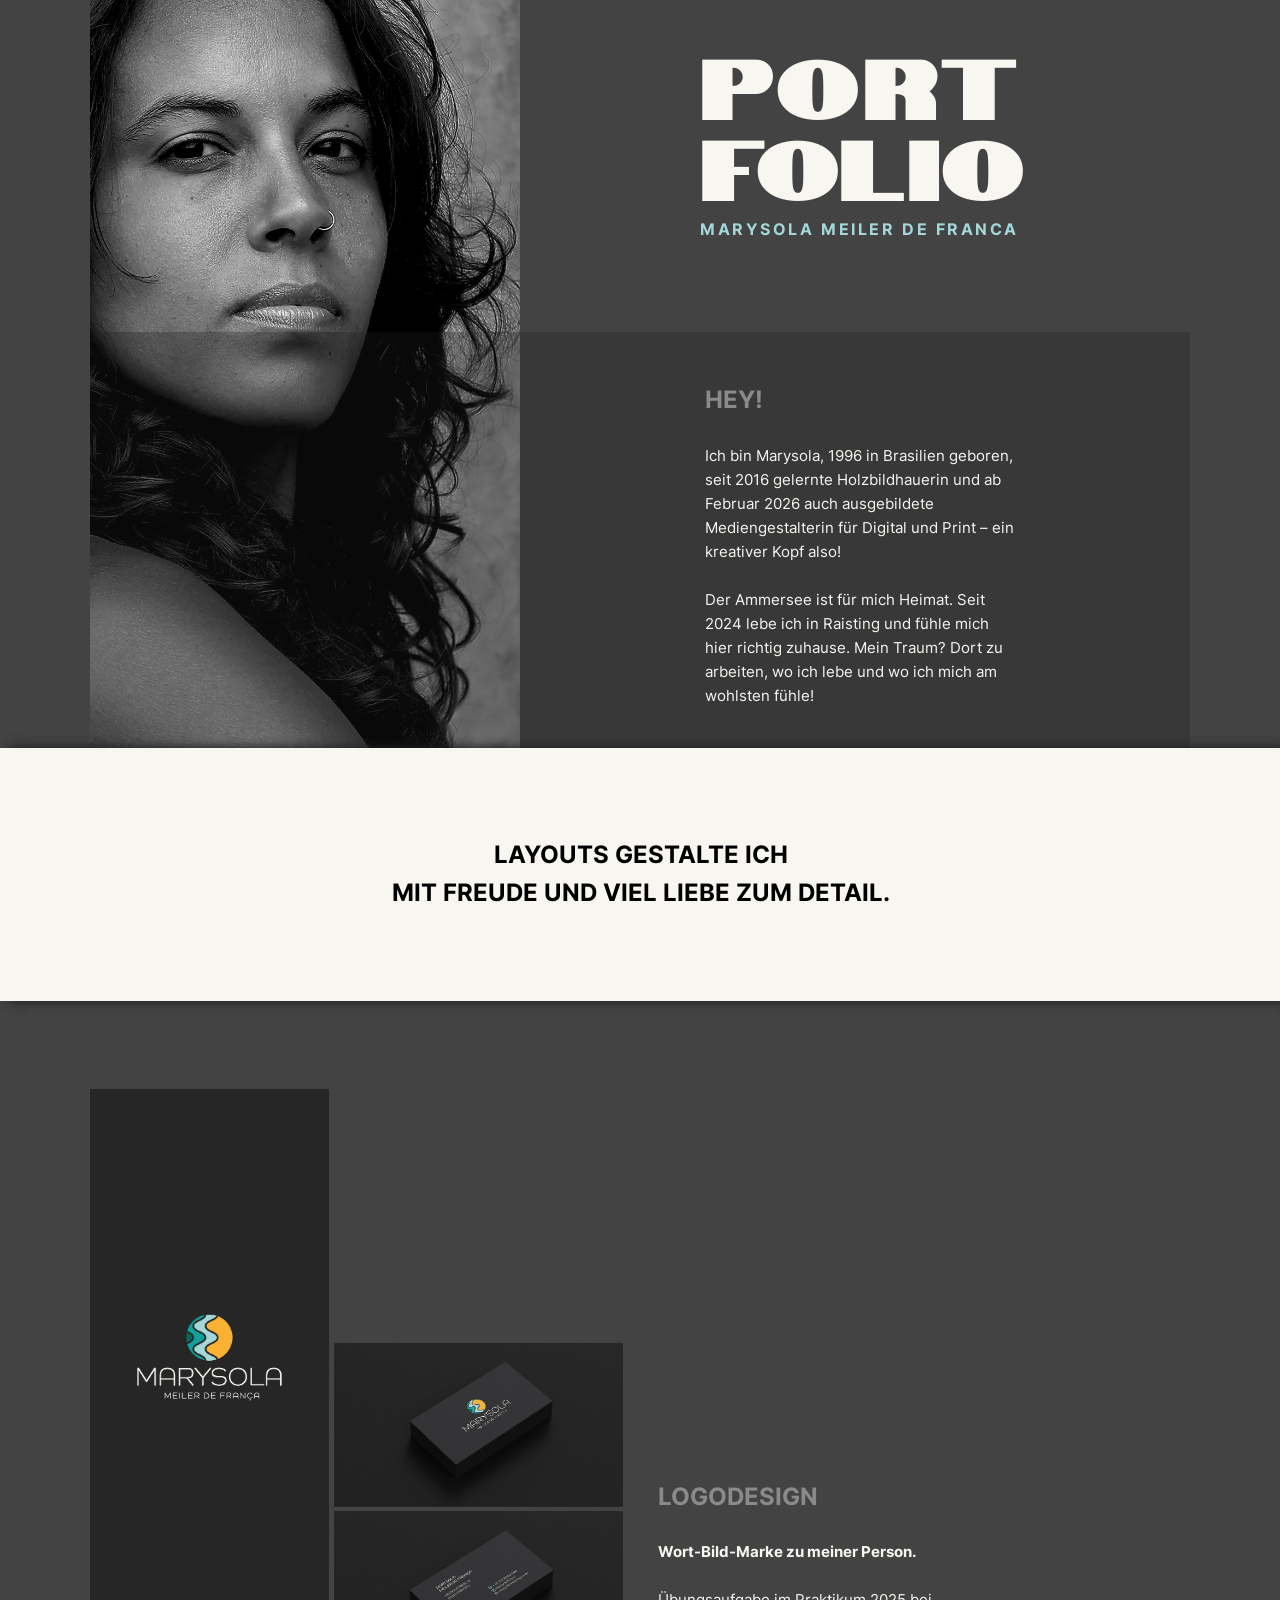
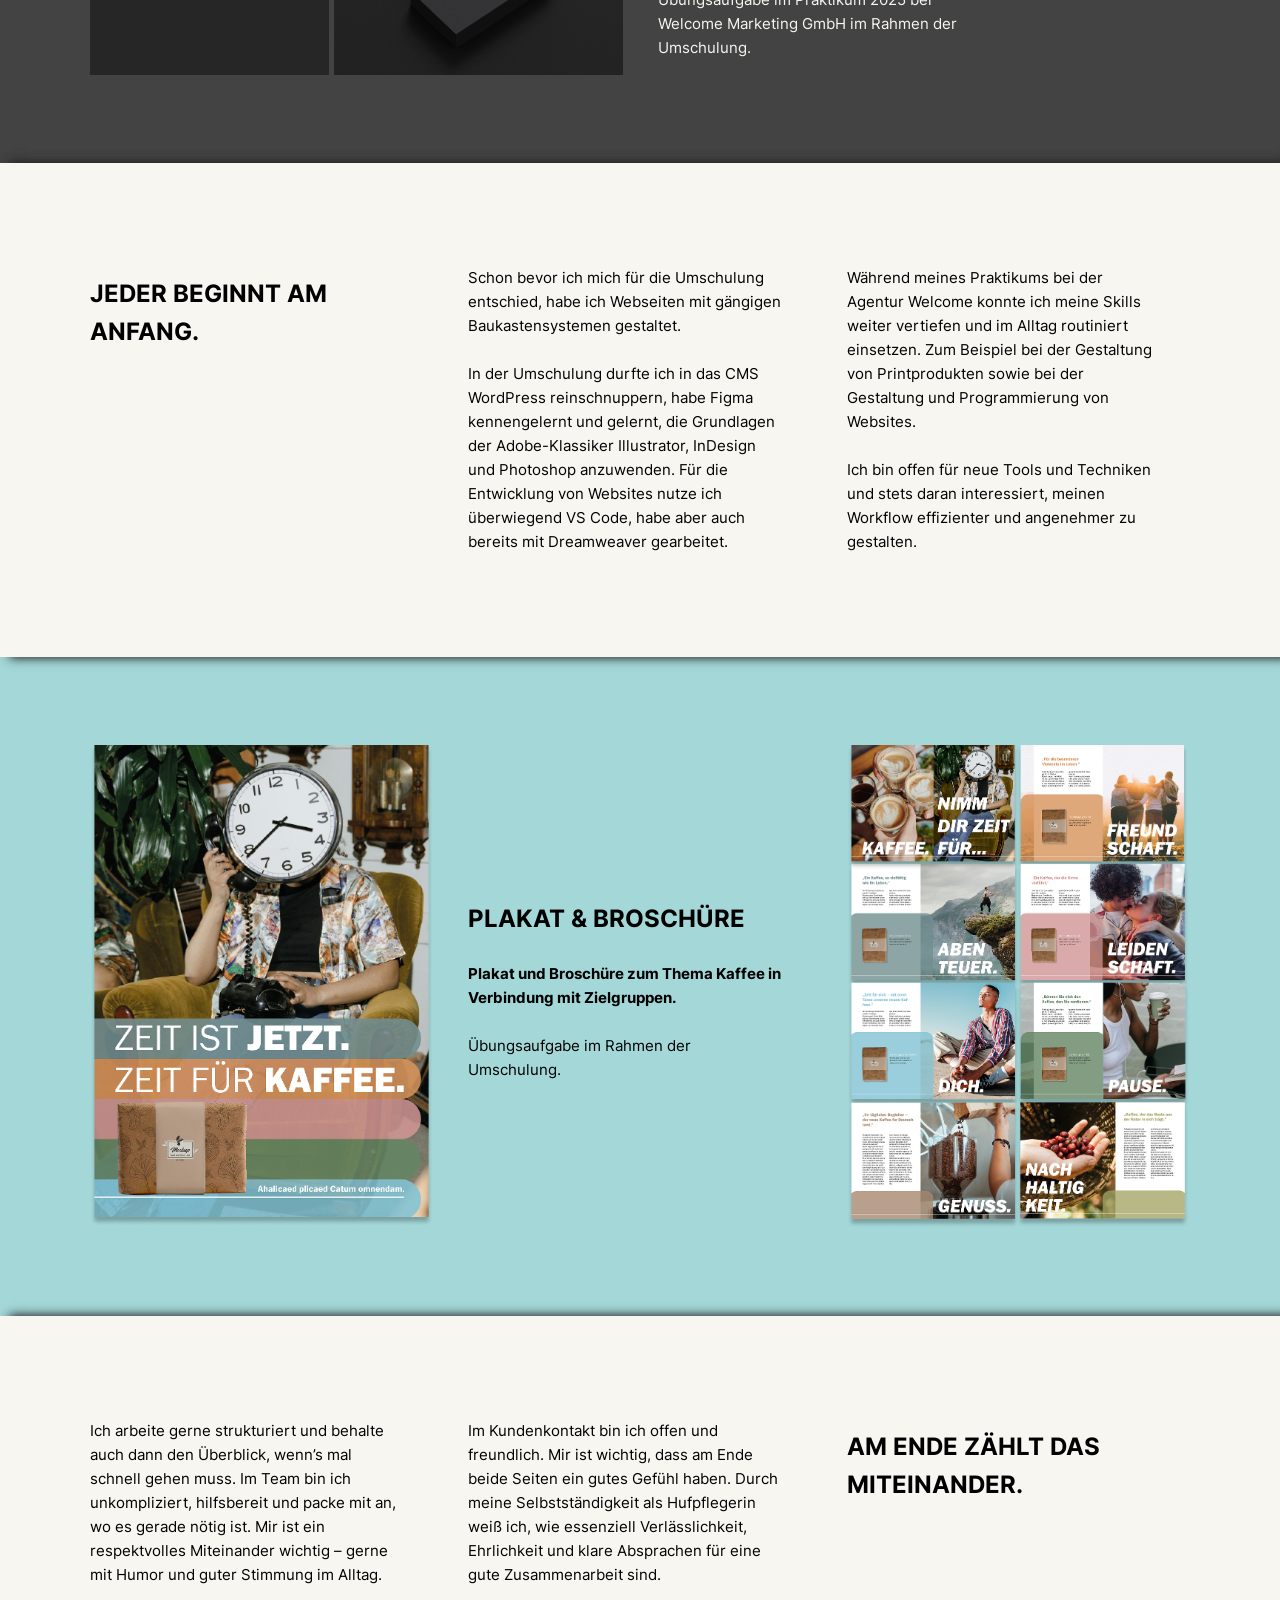
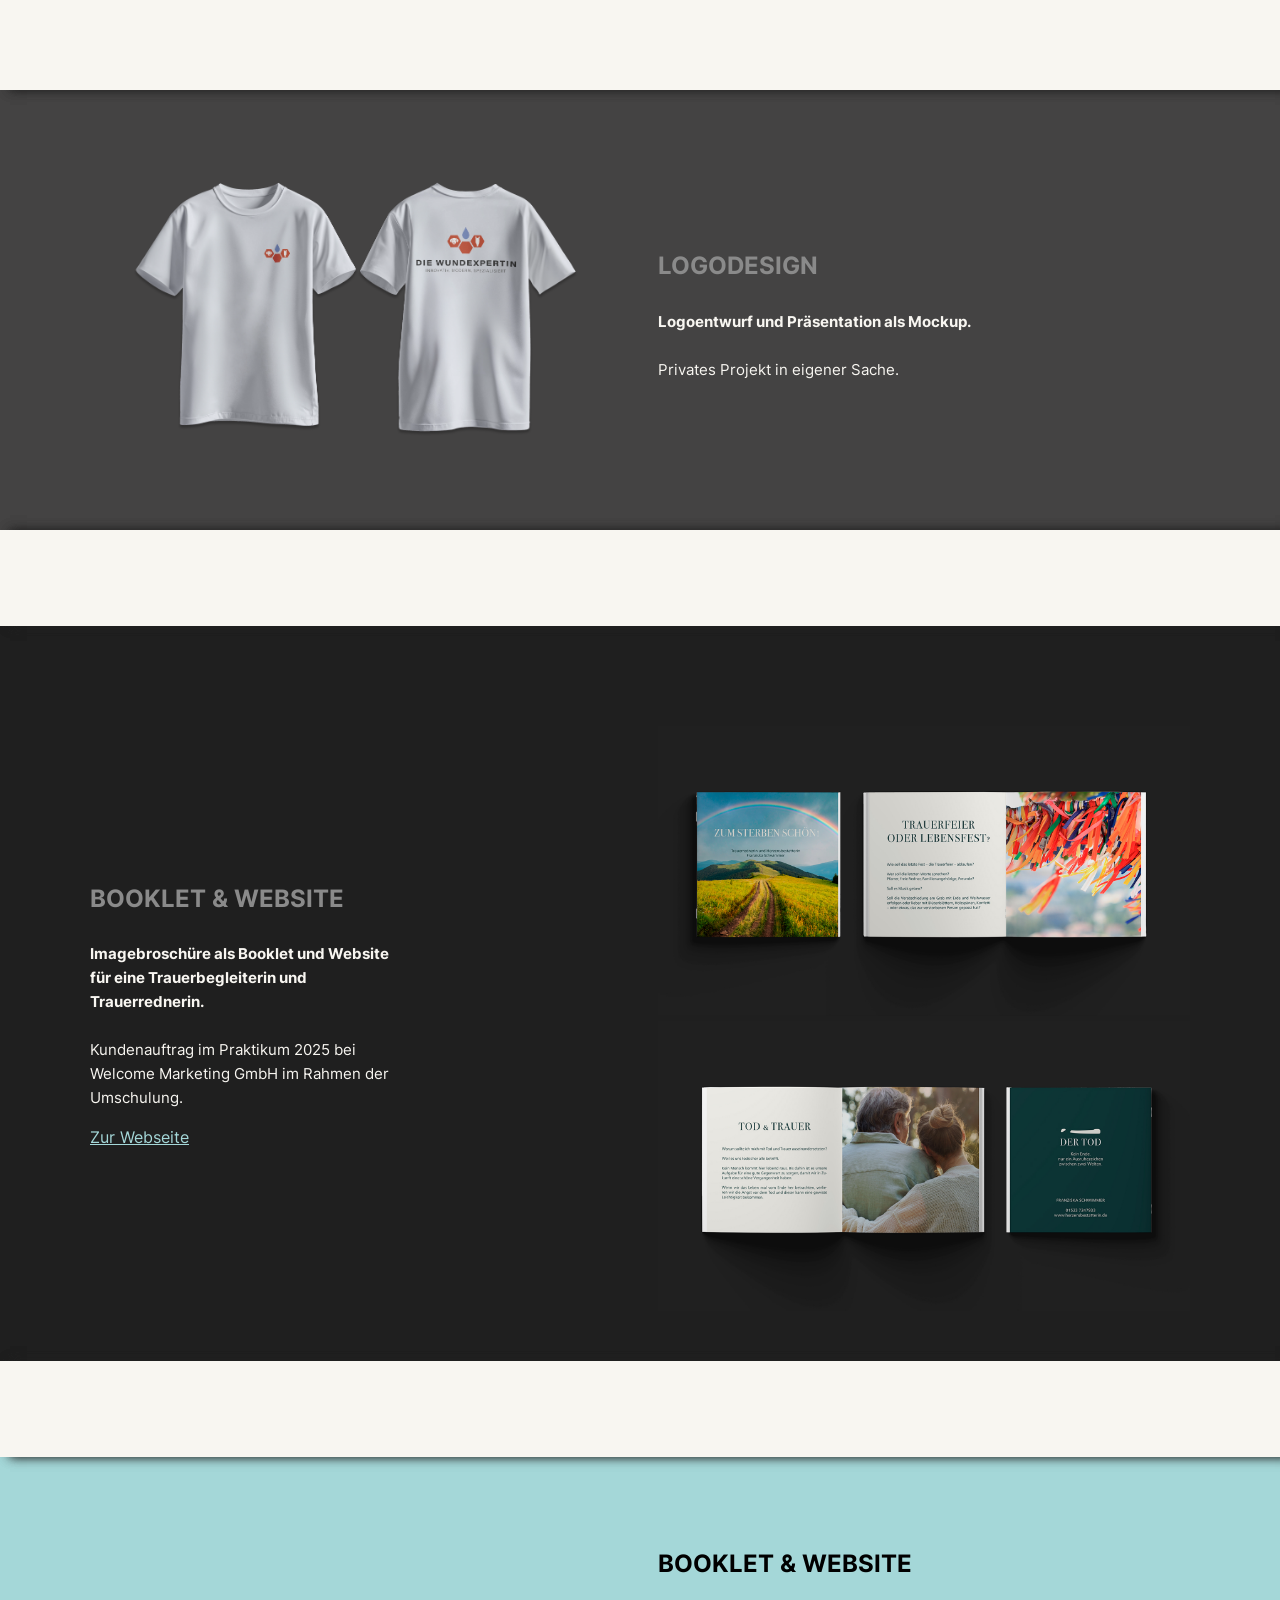
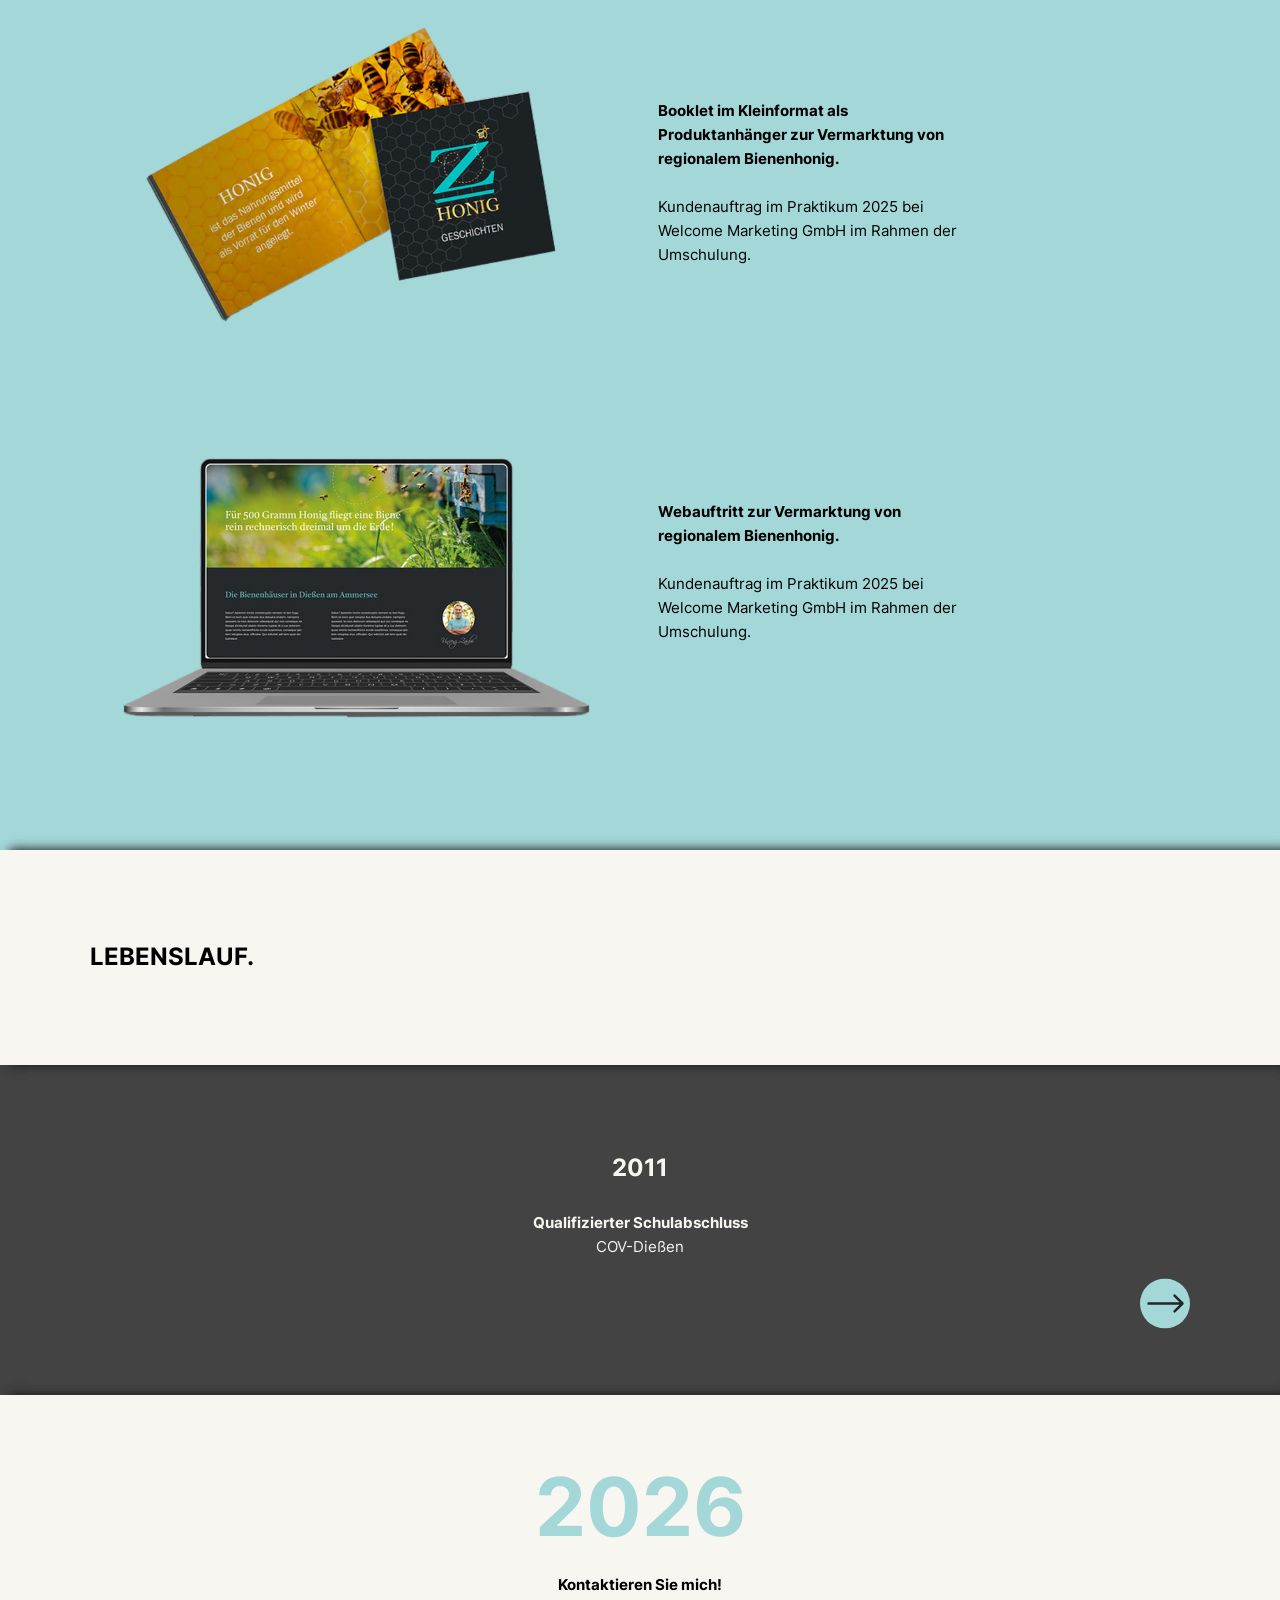
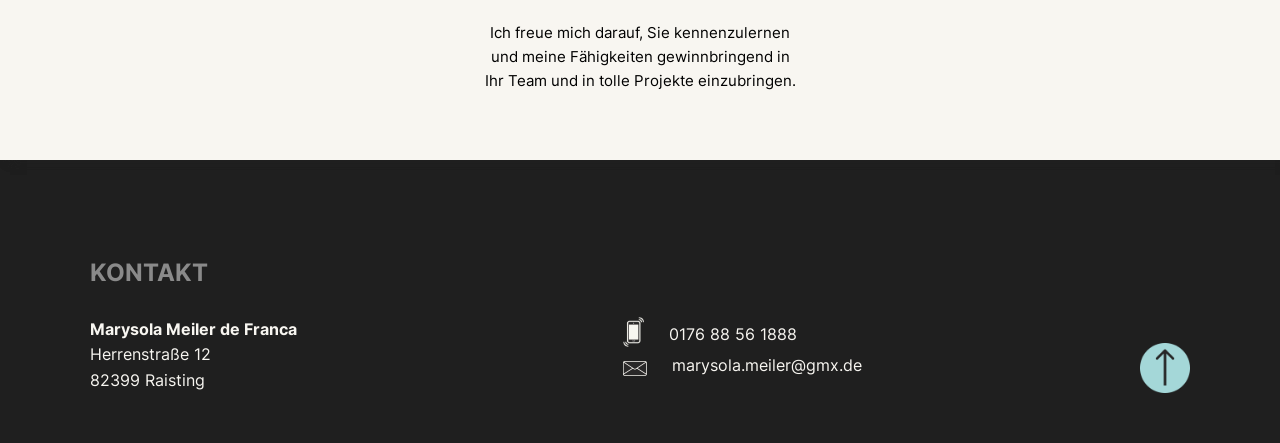
==== commit 500ba97e: "Update index.html" ====
--- a/index.html
+++ b/index.html
@@ -41,7 +41,7 @@
             <h3 class="hellgrau js-reveal">Hey!</h3>
             <p class="white js-reveal">
               Ich bin Marysola, 1996 in Brasilien geboren, seit 2016 gelernte Holzbildhauerin und ab Februar 2026 auch ausgebildete Mediengestalterin für Digital und Print – ein kreativer Kopf also!<br><br>
-              Der Ammersee ist für mich Heimat. Seit 2024 lebe ich in Raisting und fühle mich hier richtig zuhause. Mein Traum? Dort zu arbeiten, wo ich lebe – und wo ich mich am wohlsten fühle!
+              Der Ammersee ist für mich Heimat. Seit 2024 lebe ich in Raisting und fühle mich hier richtig zuhause. Mein Traum? Dort zu arbeiten, wo ich lebe und wo ich mich am wohlsten fühle!
             </p>
           </div>
       
@@ -65,7 +65,7 @@
                     <div class="col">
                         <h3 class="hellgrau">Logodesign</h3>
                         <p class="white"><strong>Wort-Bild-Marke zu meiner Person.</strong><br><br>
-                            Übung; Praktikum 2025 bei Welcome Marketing GmbH im Rahmen der Umschulung.
+                            Übungsaufgabe im Praktikum 2025 bei Welcome Marketing GmbH im Rahmen der Umschulung.
                         </p>
                     </div>
                 </div>
@@ -79,14 +79,14 @@
                     </div>
                     <div class="col">
                         <p class="js-reveal">Schon bevor ich mich für die Umschulung entschied, habe ich Webseiten mit gängigen Baukastensystemen gestaltet.<br><br>
-                            In der Umschulung durfte ich in das CMS WordPress reinschnuppern, habe Figma kennengelernt und gelernt, die Grundlagen der Adobe-Klassiker sicher anzuwenden.
-                            Für das Codieren von Websites nutze ich häufig VS Code.
-                        </p>
-                    </div>
-                    <div class="col">
-                        <p class="js-reveal">Während meines Praktikums bei der Agentur Welcome konnte ich diese Skills weiter vertiefen und im Alltag routiniert einsetzen. 
-                            Z.B beim gestalten von Printprodukten  und dem gestalten und programmieren von Websites.<br><br>
-                            Ich bin immer offen für neue Tools, Techniken und alles, was Spaß macht und meinen Workflow effizienter macht. 
+                            In der Umschulung durfte ich in das CMS WordPress reinschnuppern, habe Figma kennengelernt und gelernt, die Grundlagen der Adobe-Klassiker Illustrator, InDesign und Photoshop anzuwenden.
+                            Für die Entwicklung von Websites nutze ich überwiegend VS Code, habe aber auch bereits mit Dreamweaver gearbeitet.<br>
+                        </p>
+                    </div>
+                    <div class="col">
+                        <p class="js-reveal">Während meines Praktikums bei der Agentur Welcome konnte ich meine Skills weiter vertiefen und im Alltag routiniert einsetzen. 
+                            Zum Beispiel bei der Gestaltung von Printprodukten sowie bei der Gestaltung und Programmierung von Websites.<br><br>
+                            Ich bin offen für neue Tools und Techniken und stets daran interessiert, meinen Workflow effizienter und angenehmer zu gestalten.<br>
                         </p>
                     </div>
                 </div>
@@ -101,8 +101,7 @@
                     <div class="col text-center">
                         <h3>Plakat & Broschüre</h3>   
                         <p><strong>Plakat und Broschüre zum Thema Kaffee in Verbindung mit Zielgruppen.</strong><br><br>
-                            Übung;
-                            Im Rahmen der Umschulung.</p>                 
+                            Übungsaufgabe im Rahmen der Umschulung.</p>                 
                     </div>
                     <div class="col">
                         <img class="kaffeebroschuere" src="images/Kaffee-Broschuere.png" alt="Broschüre - Kaffee">           
@@ -119,8 +118,8 @@
                         </p>
                     </div>
                     <div class="col">
-                        <p class="js-reveal">Im Kundenkontakt bin ich offen und freundlich – mir ist wichtig, dass am Ende beide Seiten ein gutes Gefühl haben. 
-                         Durch meine Selbstständigkeit als Hufpflegerin weiß ich, wie wichtig Verlässlichkeit, Ehrlichkeit und klare Absprachen für ein gutes Miteinander sind.
+                        <p class="js-reveal">Im Kundenkontakt bin ich offen und freundlich. Mir ist wichtig, dass am Ende beide Seiten ein gutes Gefühl haben. 
+                            Durch meine Selbstständigkeit als Hufpflegerin weiß ich, wie essenziell Verlässlichkeit, Ehrlichkeit und klare Absprachen für eine gute Zusammenarbeit sind.
                         </p>
                     </div>
                     <div class="col">
@@ -138,7 +137,7 @@
                     <div class="col text-center">
                         <h3 class="hellgrau">Logodesign</h3>
                         <p class="white"><strong>Logoentwurf und Präsentation als Mockup.</strong><br><br>
-                            Eigenprojekt;
+                            Privates Projekt in eigener Sache.
                         </p>                   
                     </div>
                 </div>
@@ -153,7 +152,7 @@
                     <div class="col text-center">
                         <h3 class="hellgrau">Booklet & Website</h3>
                         <p class="white"><strong>Imagebroschüre als Booklet und Website für eine Trauerbegleiterin und Trauerrednerin.</strong><br><br>
-                            Kundenauftrag; Praktikum 2025 bei Welcome Marketing GmbH im Rahmen der Umschulung.
+                            Kundenauftrag im Praktikum 2025 bei Welcome Marketing GmbH im Rahmen der Umschulung.
                         </p>
                         <a href="https://www.bestattung-individuell.de/" target="_blank" rel="noopener noreferrer">
                             Zur Webseite
@@ -179,13 +178,13 @@
                     </div>
                     
                     <div class="col text-center">
-                        <p><strong>Booklet im Kleinformat als Produktanhänger zur Vermarktung von regionalem Bienenhonig.</strong><br><br> Kundenauftrag; Praktikum 2025 bei Welcome Marketing GmbH im Rahmen der Umschulung.</p>
+                        <p><strong>Booklet im Kleinformat als Produktanhänger zur Vermarktung von regionalem Bienenhonig.</strong><br><br> Kundenauftrag im Praktikum 2025 bei Welcome Marketing GmbH im Rahmen der Umschulung.</p>
                     </div> 
                     <div class="col">
                         <img class="bienenwebsite" src="images/Bienenwebsite.png" alt="">
                     </div>
                     <div class="col text-center">
-                        <p><strong>Webauftritt zur Vermarktung von regionalem Bienenhonig.</strong><br><br> Kundenauftrag; Praktikum 2025 bei Welcome Marketing GmbH im Rahmen der Umschulung.
+                        <p><strong>Webauftritt zur Vermarktung von regionalem Bienenhonig.</strong><br><br> Kundenauftrag im Praktikum 2025 bei Welcome Marketing GmbH im Rahmen der Umschulung.
                         </p>
                     </div>   
                 </div>
@@ -291,7 +290,7 @@
                     <div class="col">
                         <div class="motivation">
                             <h3 class="jahreszahl">2026</h3>
-                            <p class="motivation"><strong>Kontaktieren Sie mich!</strong><br><br>Ich freue mich darauf, meine Skills in Ihr Team und in spannende Projekte einzubringen.</p>
+                            <p class="motivation"><strong>Kontaktieren Sie mich!</strong><br><br>Ich freue mich darauf, Sie kennenzulernen und meine Fähigkeiten gewinnbringend in Ihr Team und in tolle Projekte einzubringen.</p>
                         </div>
                     </div>
             </div>
--- a/style.css
+++ b/style.css
@@ -158,10 +158,10 @@
 .hey{
     margin-top: 90px;
     margin-bottom: 90px;
-    max-width: 1280px;
+    max-width: 960px;
     margin-left: auto;
     margin-right: auto;
-    padding: 0;
+    padding: 0 var(--page-pad);
 }
 
 .white{
@@ -275,7 +275,7 @@
 
 .my-slider__btn {
   position: absolute;
-  top: 65%;
+  top: 80%;
   transform: translateY(-50%);
   border: 0;
   background: transparent;
@@ -607,3 +607,4 @@
     max-width: 430px;
   }
 }
+
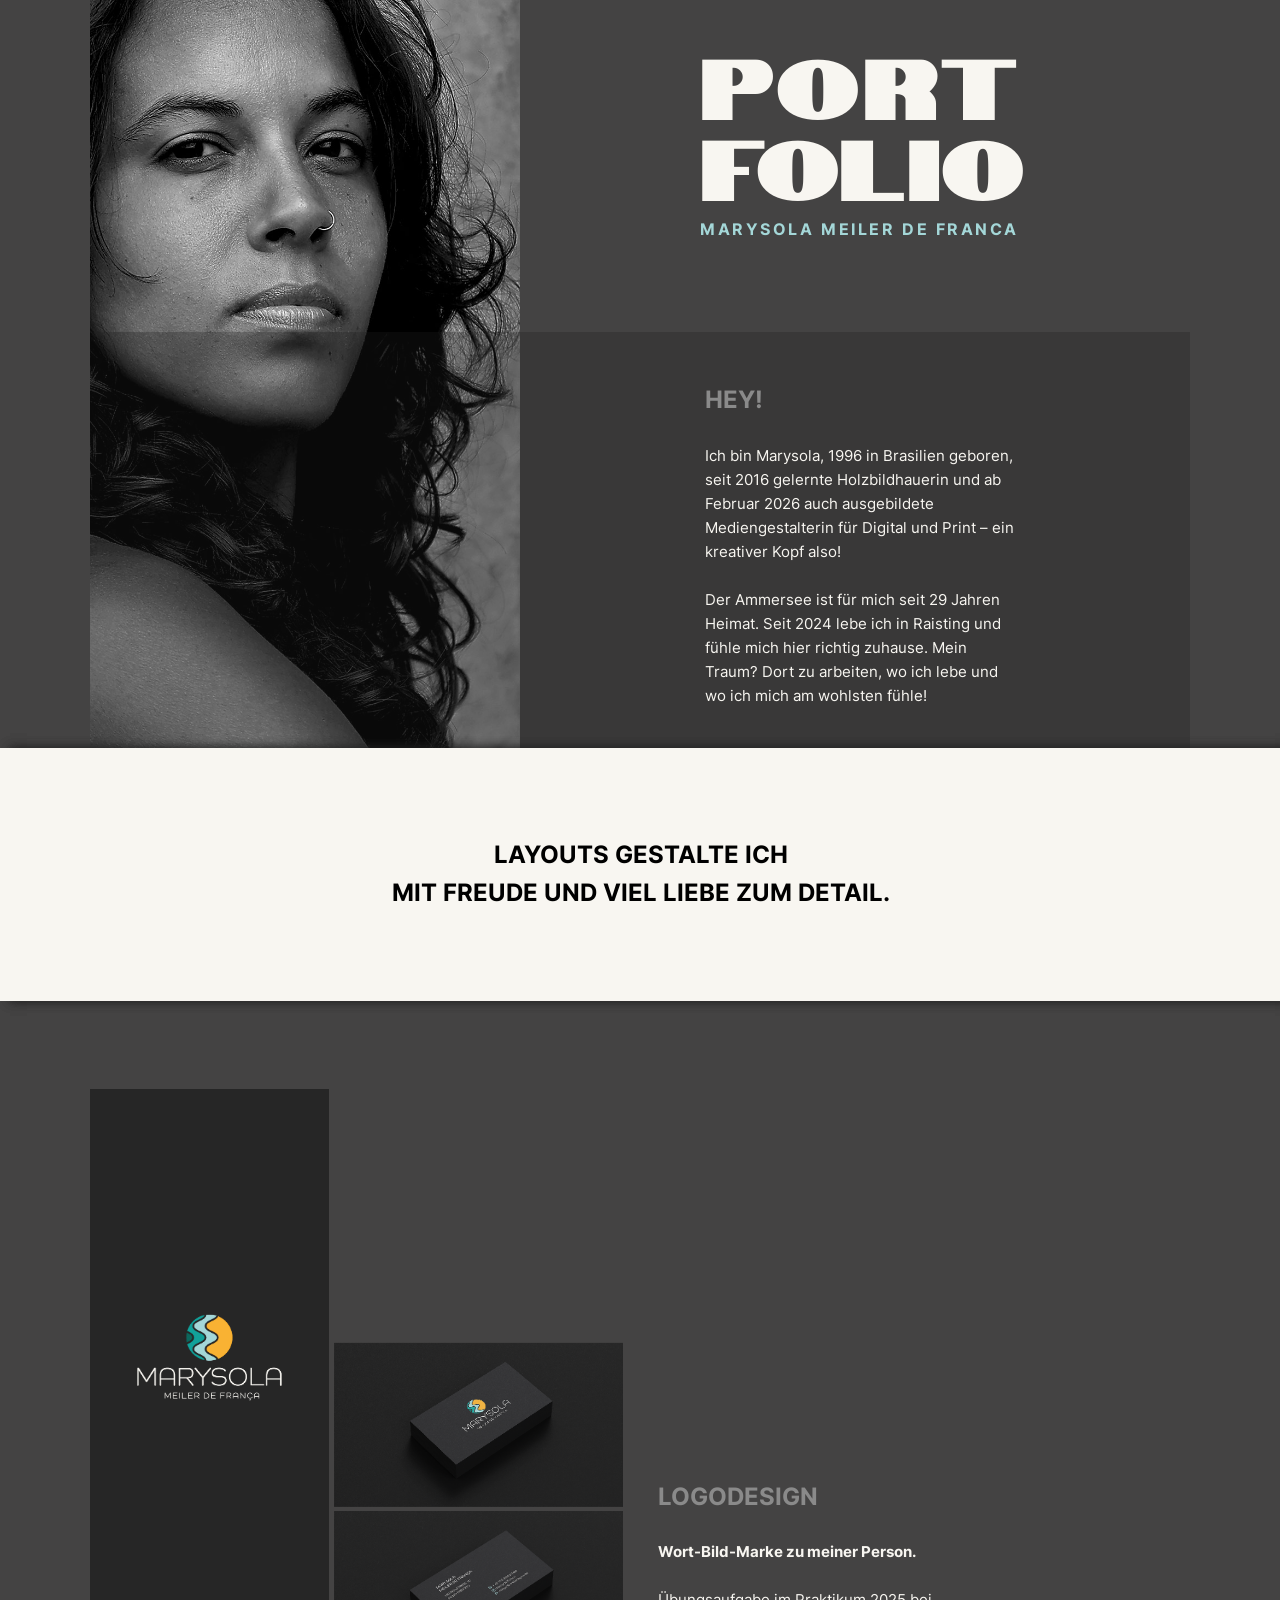
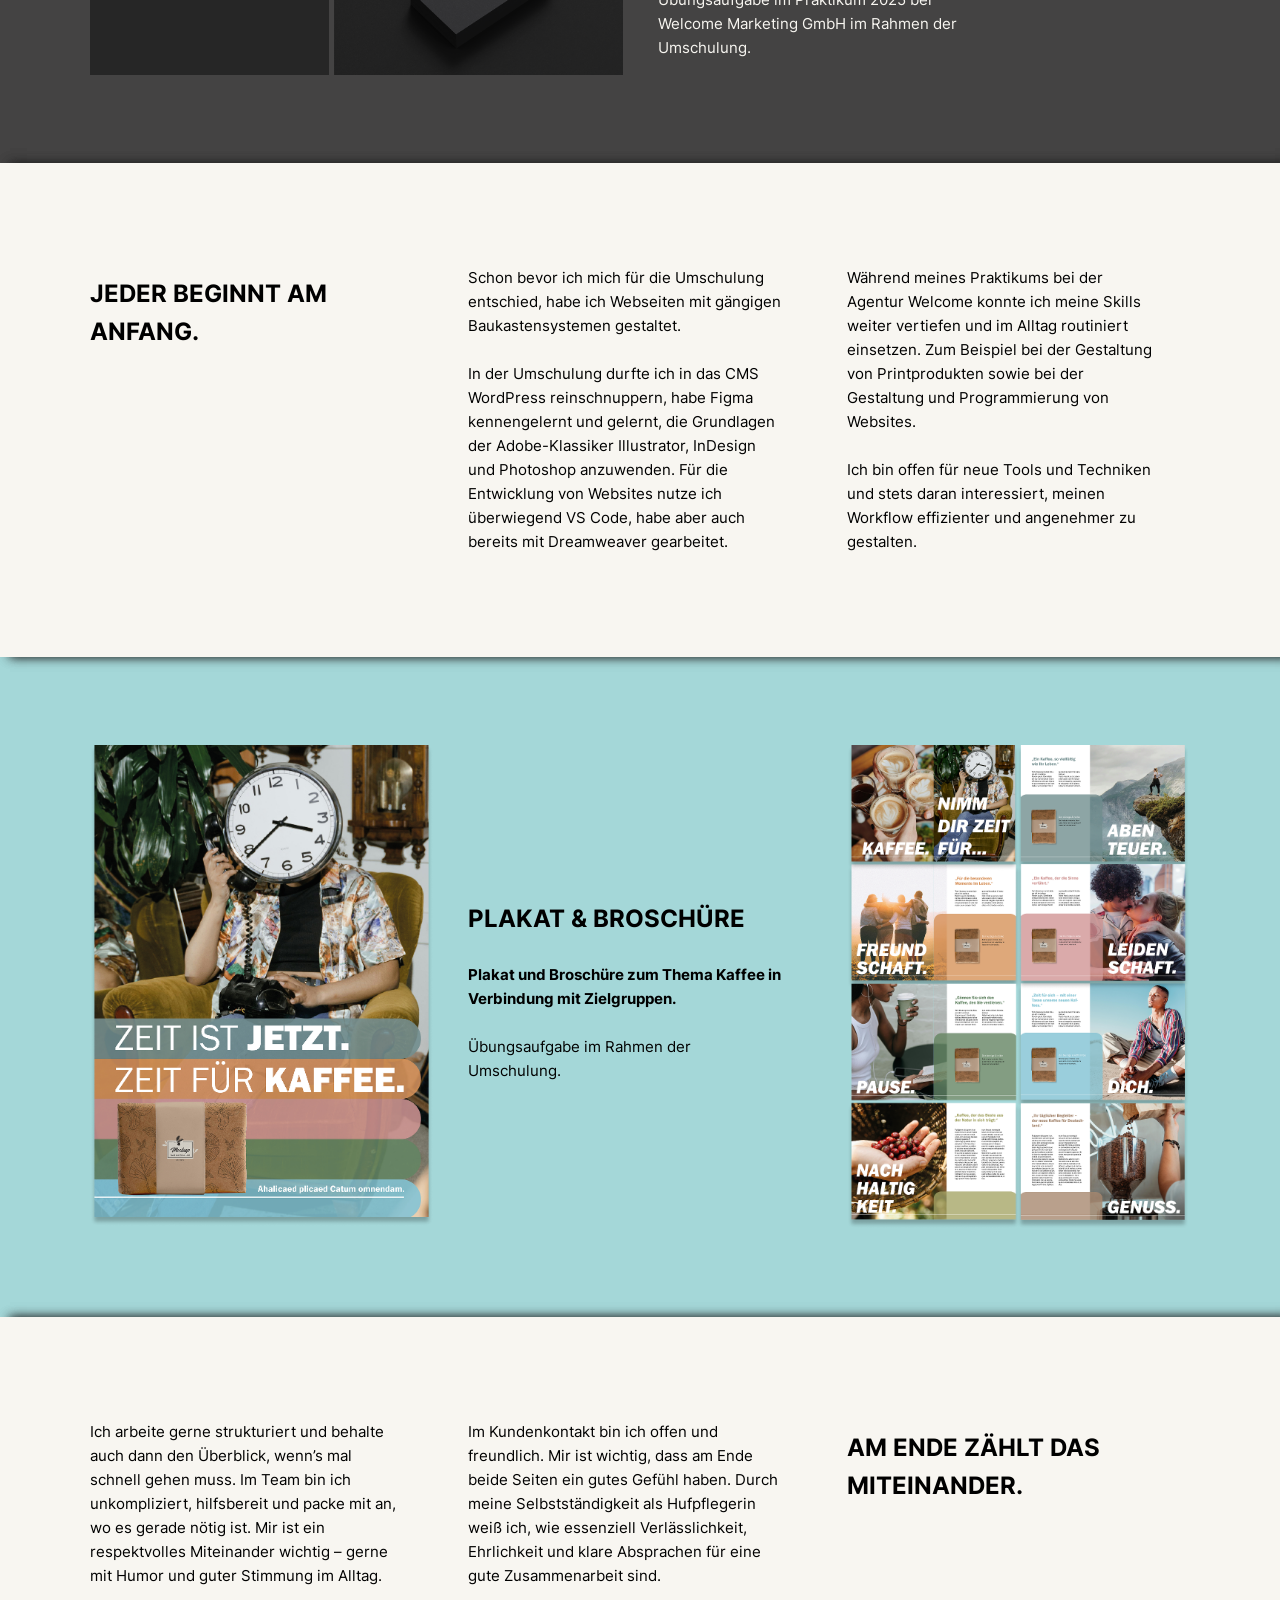
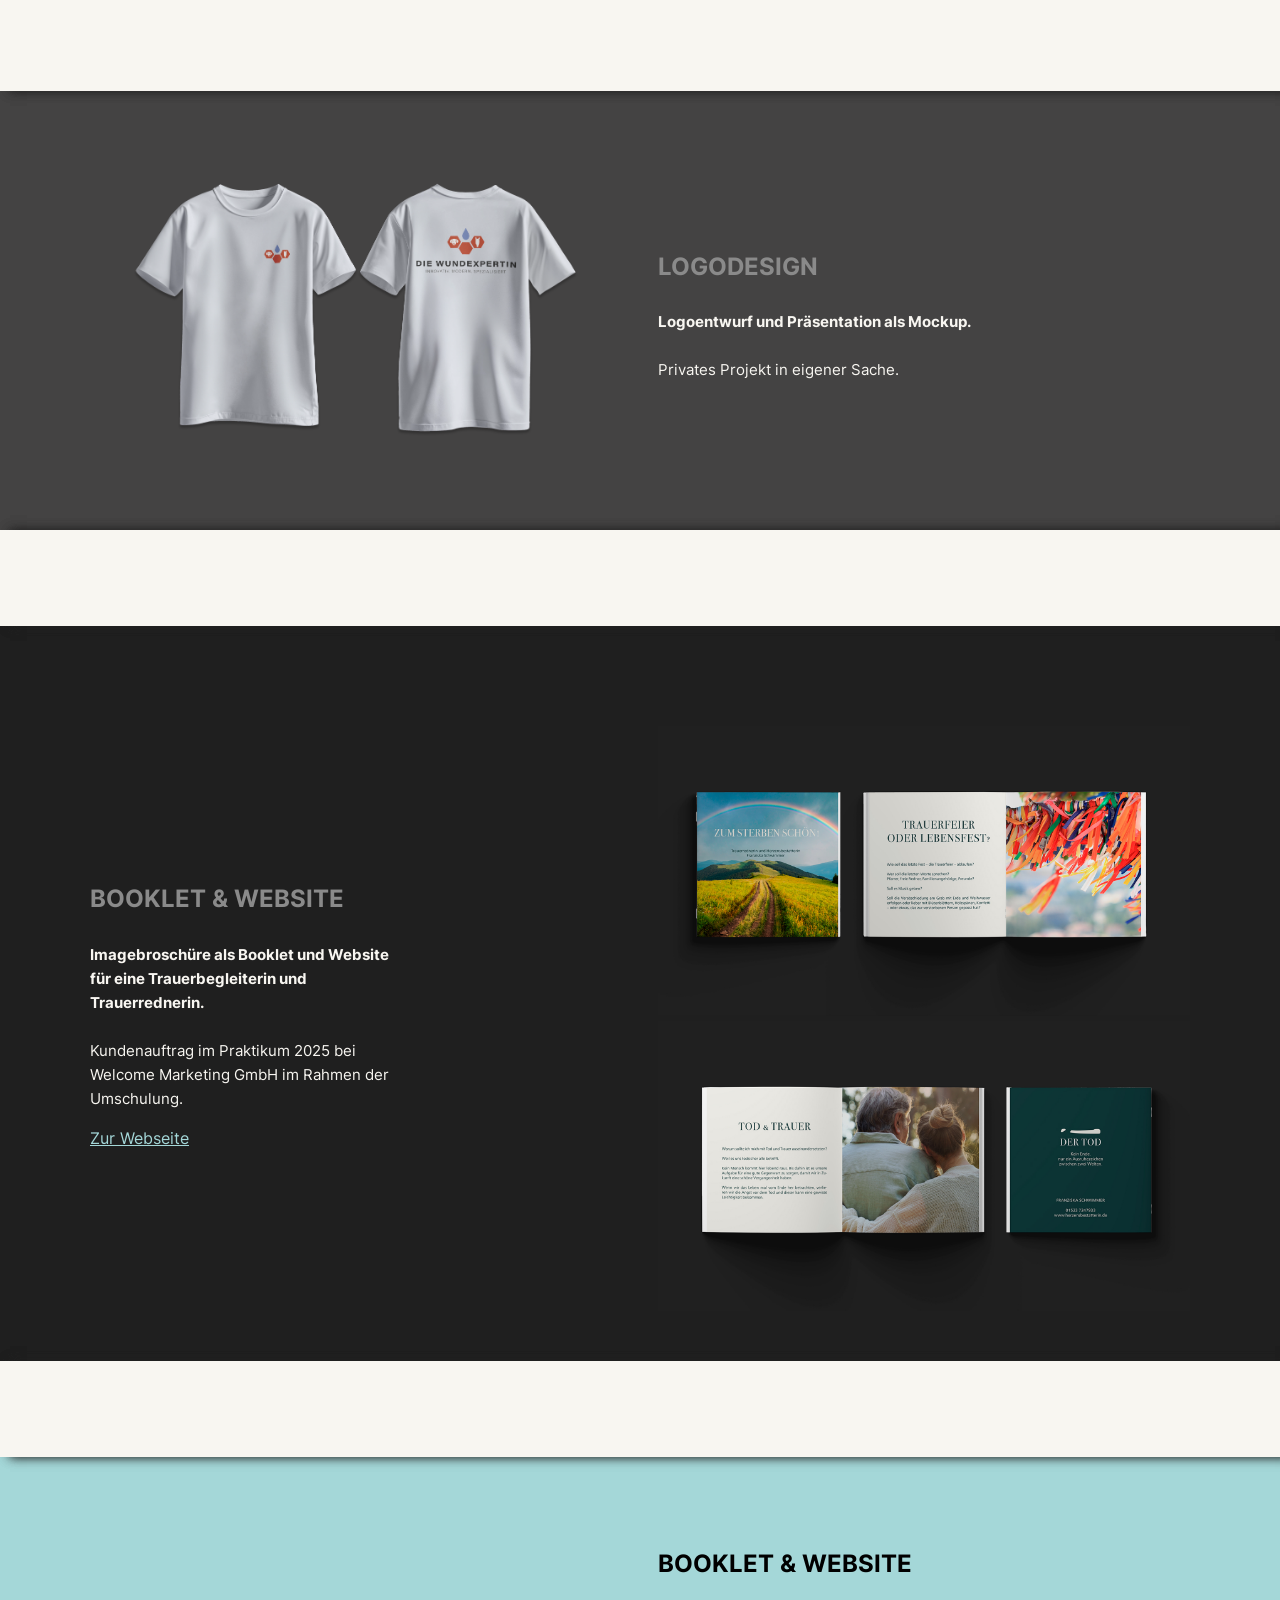
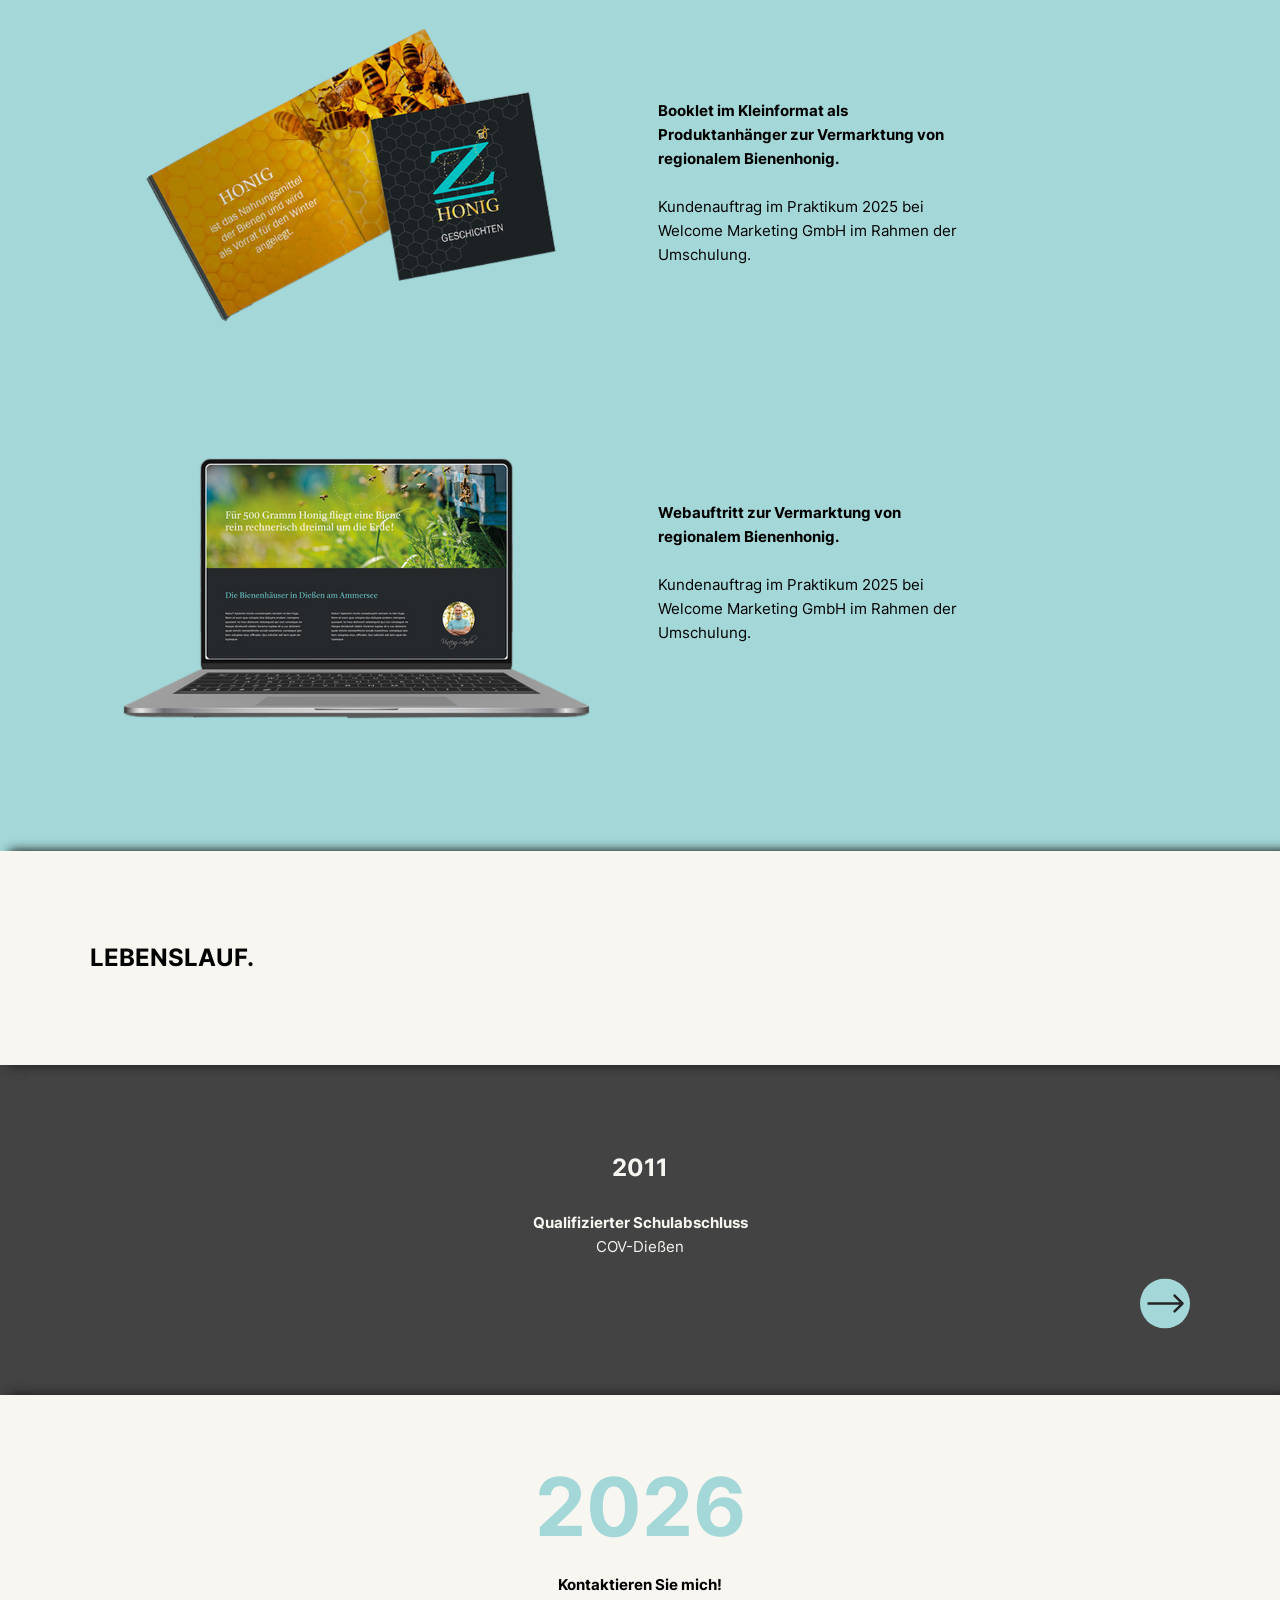
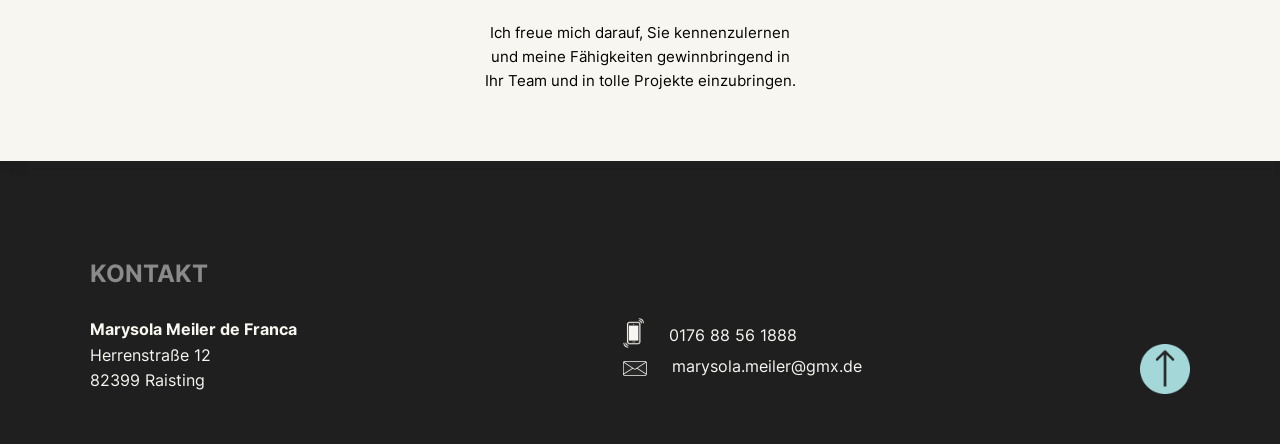
==== commit 4329e9d4: "Update index.html" ====
--- a/index.html
+++ b/index.html
@@ -41,7 +41,7 @@
             <h3 class="hellgrau js-reveal">Hey!</h3>
             <p class="white js-reveal">
               Ich bin Marysola, 1996 in Brasilien geboren, seit 2016 gelernte Holzbildhauerin und ab Februar 2026 auch ausgebildete Mediengestalterin für Digital und Print – ein kreativer Kopf also!<br><br>
-              Der Ammersee ist für mich Heimat. Seit 2024 lebe ich in Raisting und fühle mich hier richtig zuhause. Mein Traum? Dort zu arbeiten, wo ich lebe und wo ich mich am wohlsten fühle!
+              Der Ammersee ist für mich seit 29 Jahren Heimat. Seit 2024 lebe ich in Raisting und fühle mich hier richtig zuhause. Mein Traum? Dort zu arbeiten, wo ich lebe und wo ich mich am wohlsten fühle!
             </p>
           </div>
       
@@ -340,3 +340,4 @@
     <script src="https://cdn.jsdelivr.net/npm/bootstrap@5.3.3/dist/js/bootstrap.bundle.min.js"></script>
 </body>
 </html>
+
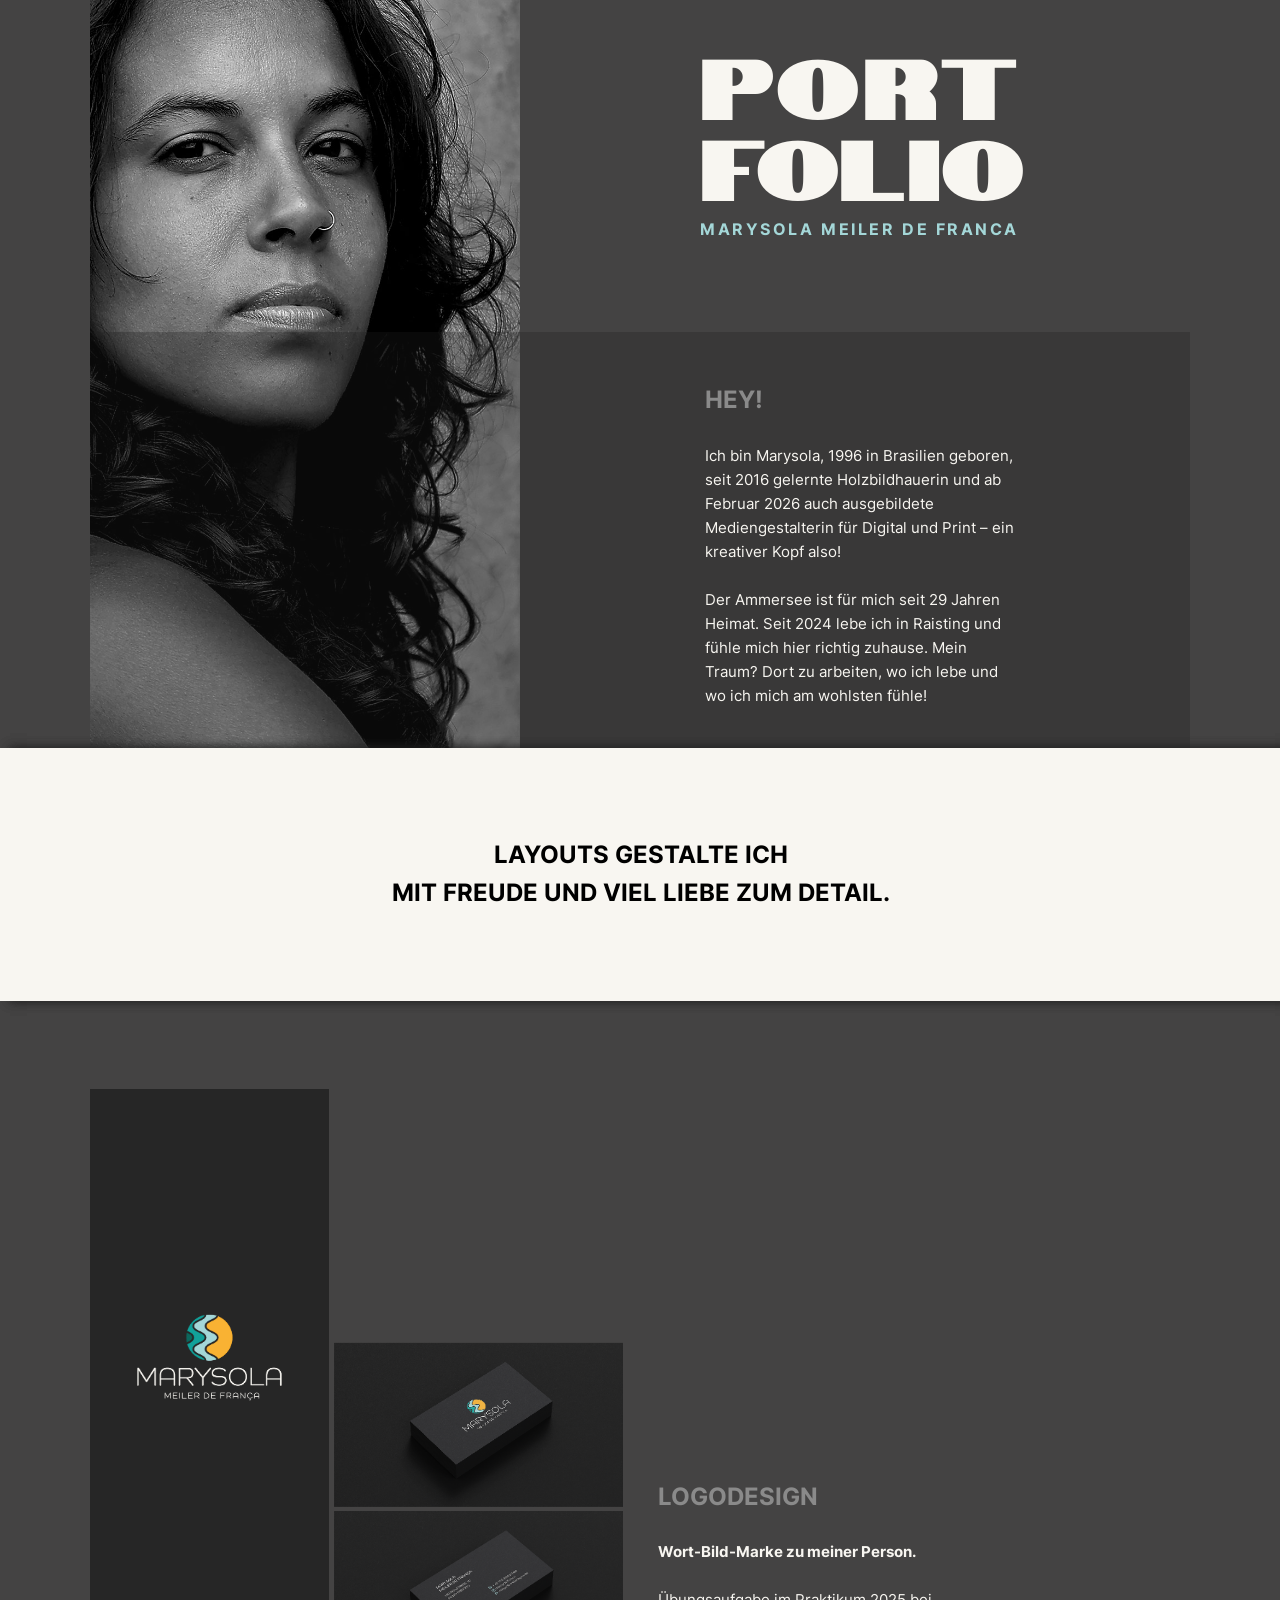
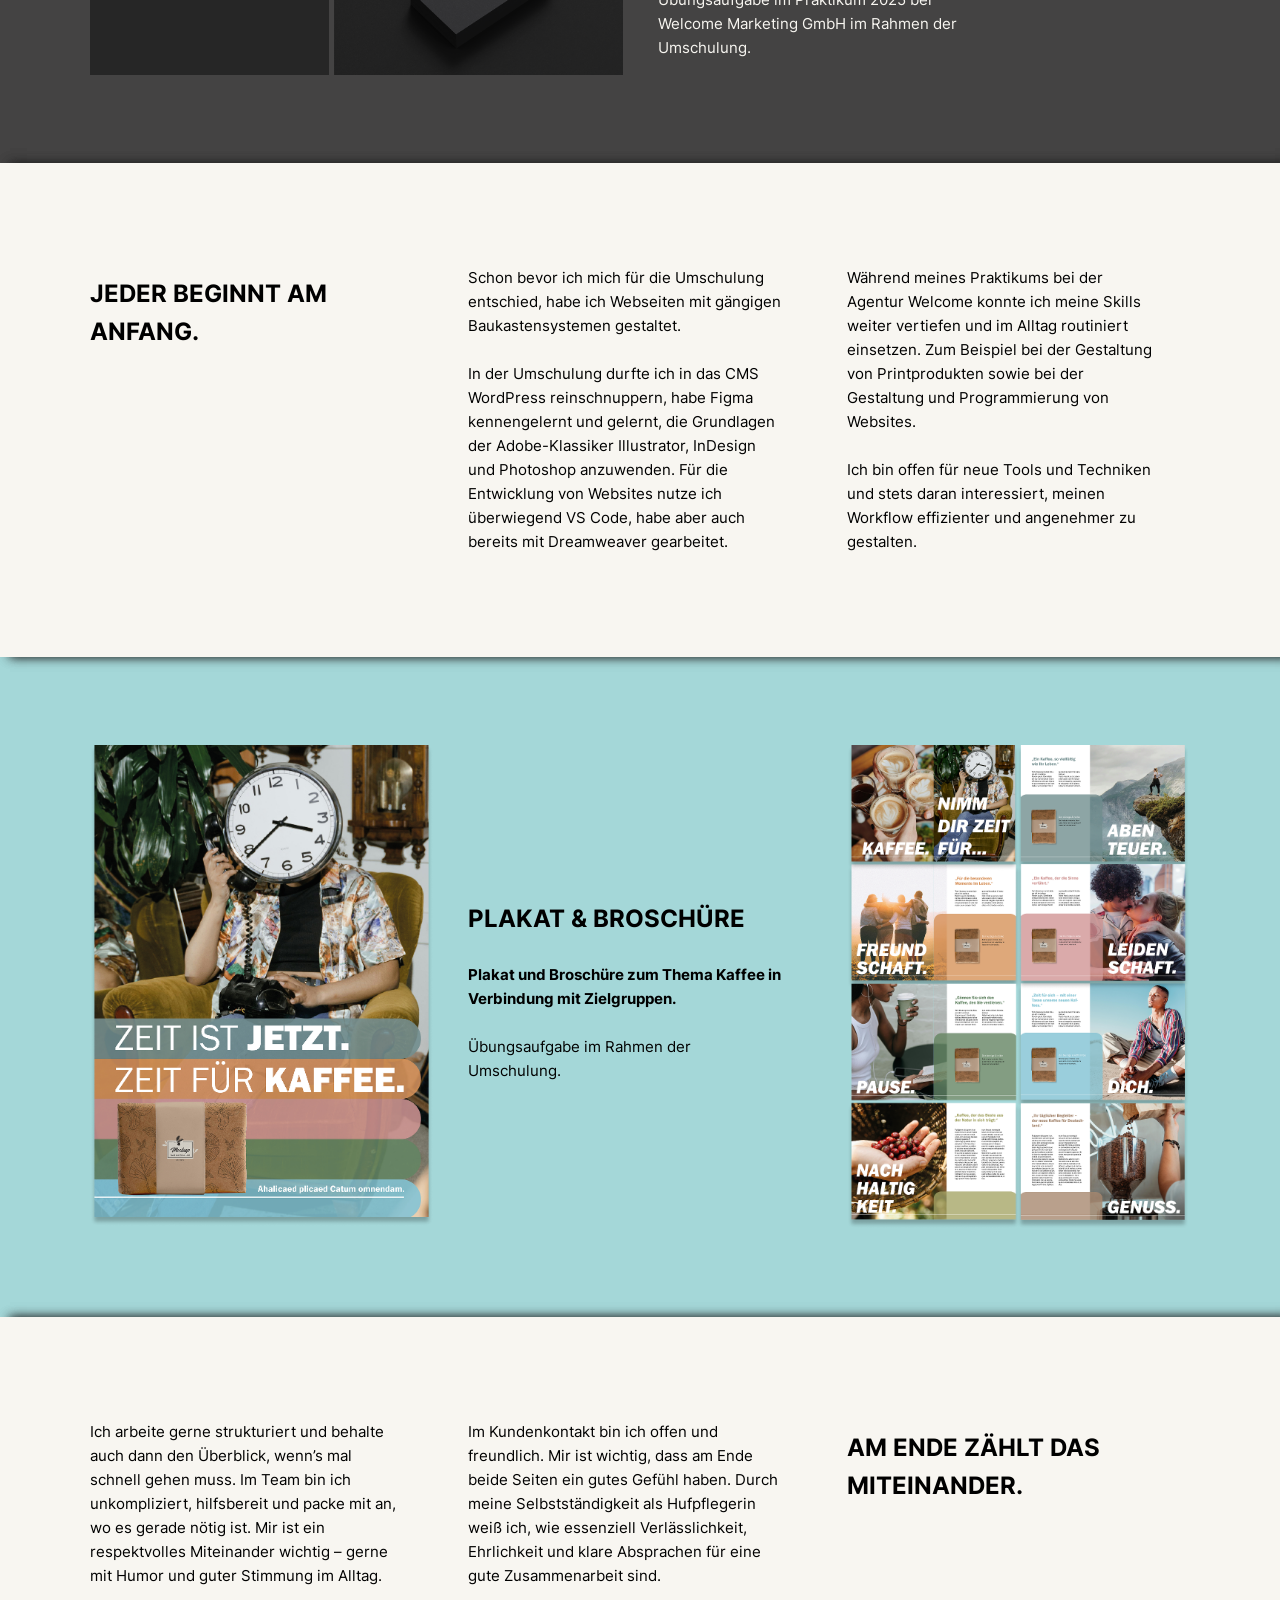
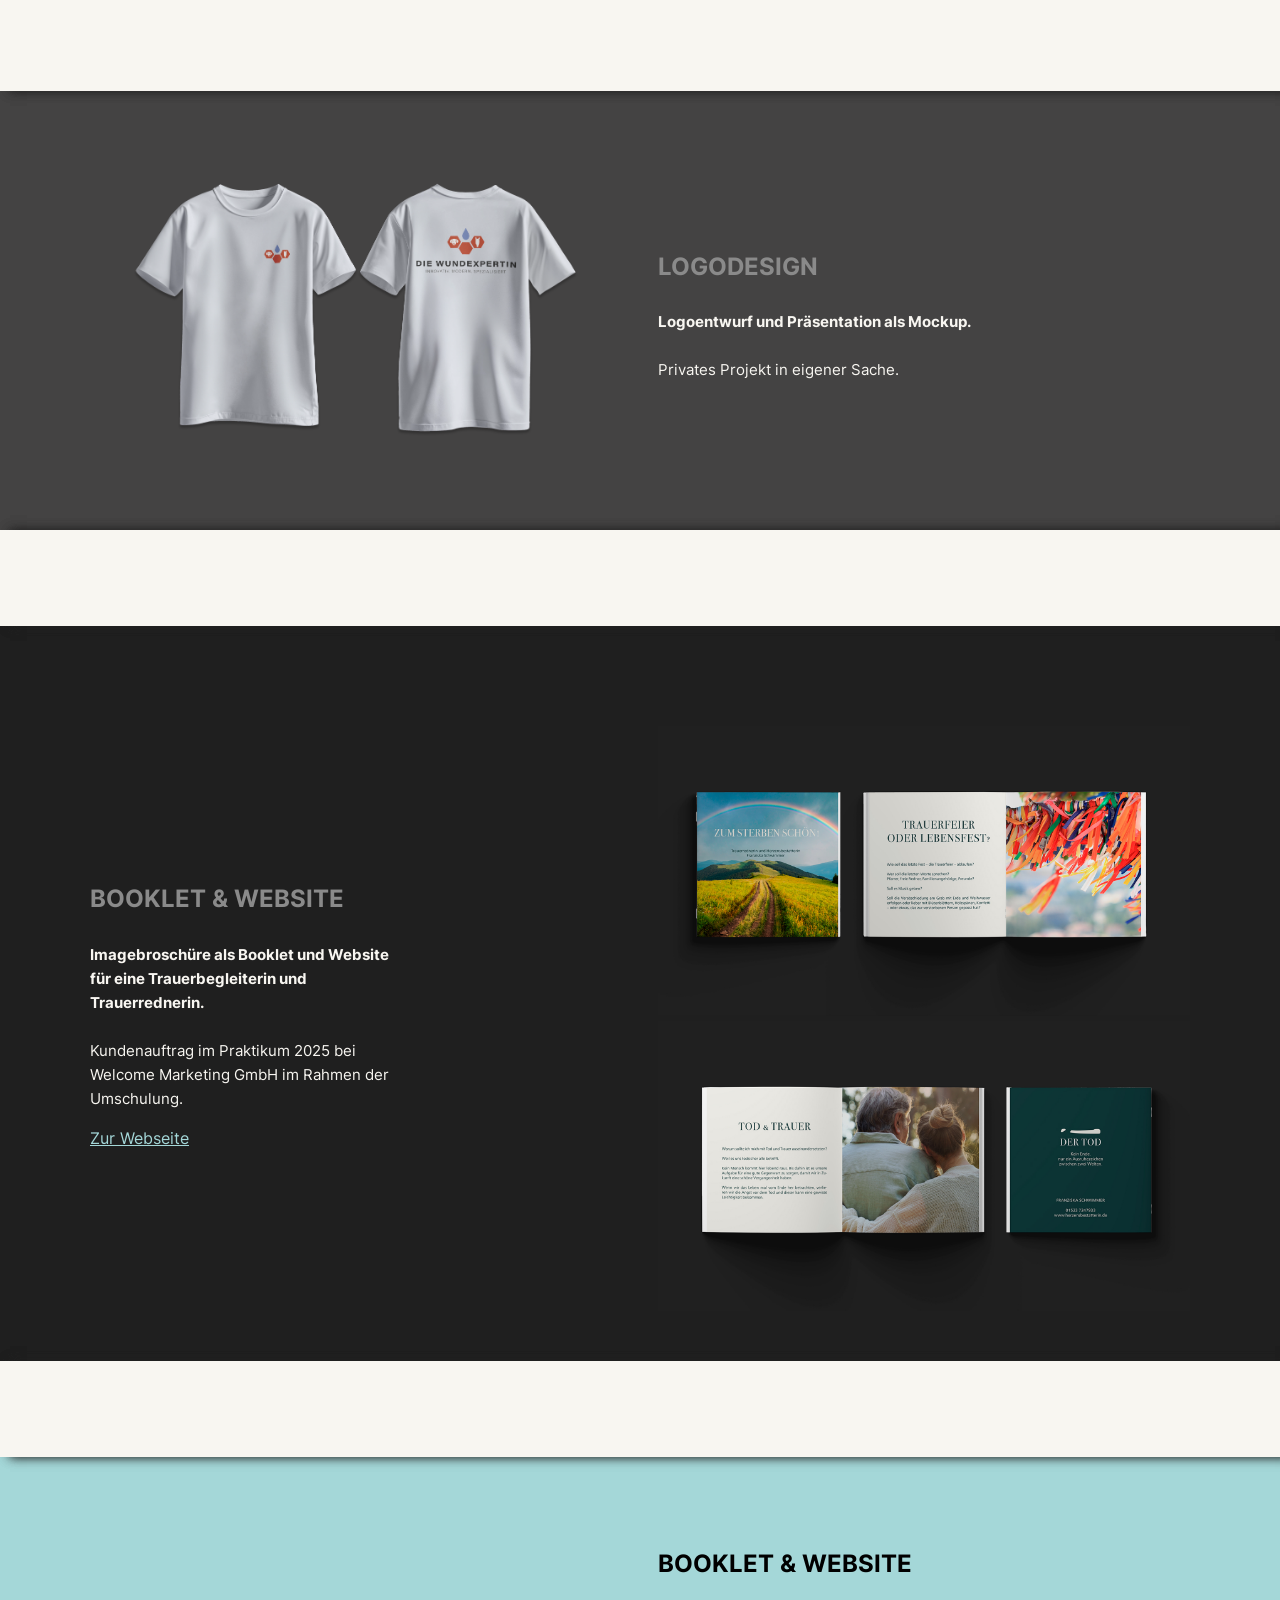
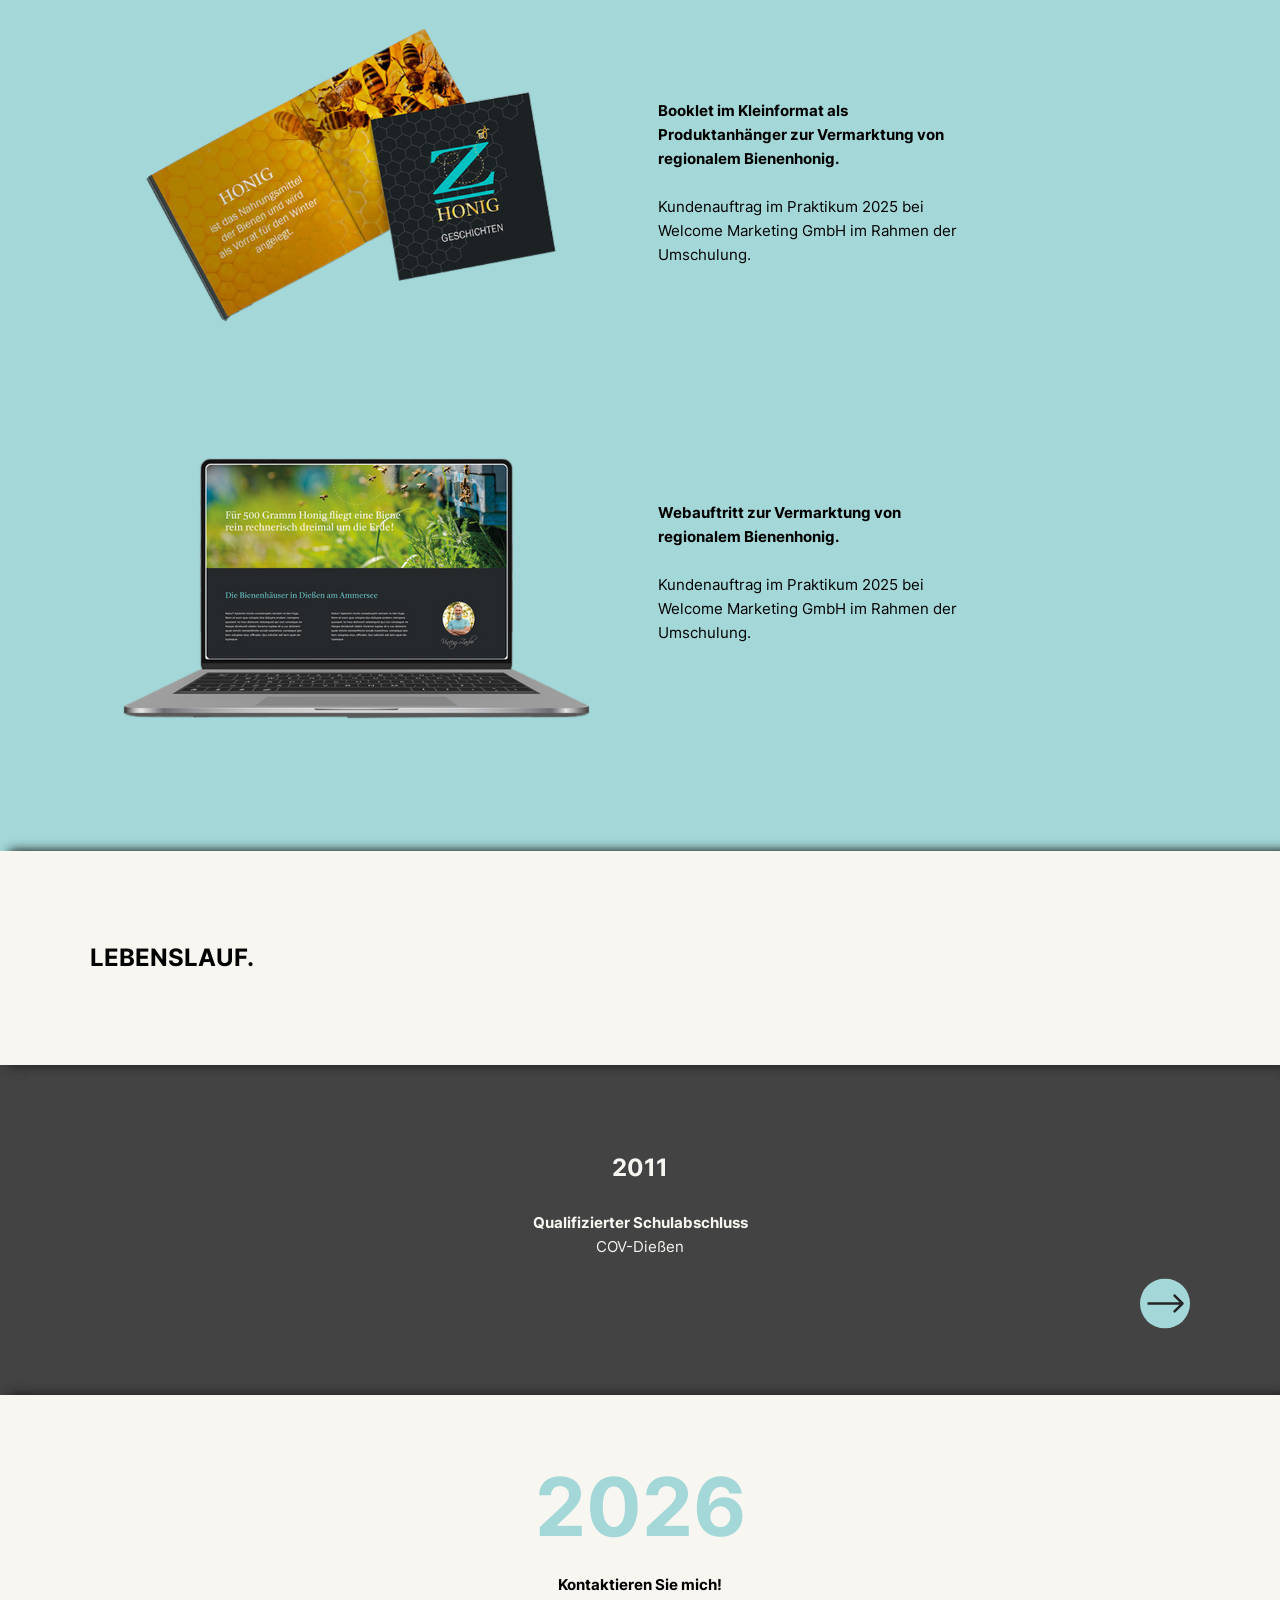
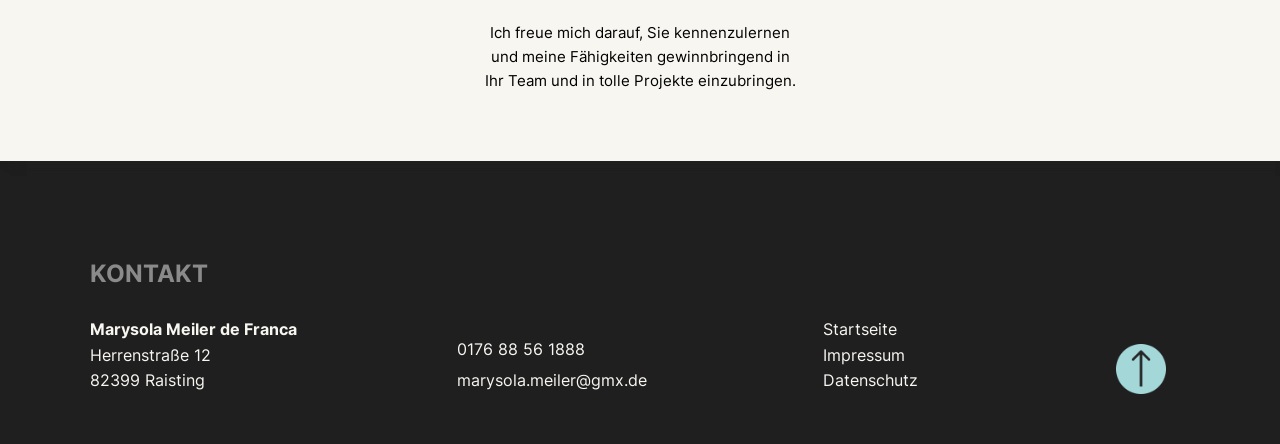
==== commit abfffb37: "Add files via upload" ====
--- a/index.html
+++ b/index.html
@@ -313,25 +313,28 @@
             
                         <div class="footer-comm">
                           <div class="footer-icon">
-                            <img class="phone-icon" src="images/Telefon-icon.png" alt="">
                             <a href="tel:+4917688561888">0176 88 56 1888</a>
                           </div>
             
                           <div class="footer-icon">
-                            <img class="mail-icon" src="images/E-mail-icon.png" alt="">
                             <a href="mailto:marysola.meiler@gmx.de">marysola.meiler@gmx.de</a>
                           </div>
-                        </div>
+                        
                       </address>
                     </div>
-            
                     <div class="col-footer">
+                        <div class="rechtliches">
+                            <a href="/index.html">Startseite</a>
+                            <a href="/impressum.html">Impressum</a>
+                            <a href="/datenschutz.html">Datenschutz</a>
+                        </div>
                       <div class="top-btn">
                         <a href="#top" class="back-to-top" aria-label="Nach oben">
                           <img src="images/back-to-top.png" alt="">
                         </a>
                       </div>
                     </div>
+                </div>
             
                   </div>
                 </div>
@@ -340,4 +343,3 @@
     <script src="https://cdn.jsdelivr.net/npm/bootstrap@5.3.3/dist/js/bootstrap.bundle.min.js"></script>
 </body>
 </html>
-
--- a/style.css
+++ b/style.css
@@ -1,367 +1,368 @@
 :root{
 
-    --page-pad: 16px;
-
-    --font-sans: "Inter", system-ui, -apple-system, "Segoe UI", Roboto, Arial, sans-serif;
-  
-    --fs-body: 1rem; 
-    --fs-h1: 5.063rem;
-    --fs-h2: 1rem; 
-    --fs-h3: 1.5rem;    
-
-    --lh-p: 1.6;
-    --lh-h1: 1;
-    --lh-h2: 1.2;
-    --lh-h3: 1.6;
-
-    --color-primary: #e0d8d1;
-    --color-secondary: #F8F6F1;
-    --color-accent: #A4D7D8;
-
-    --color-bg: #444343;
-    --color-text: #292828;
-    --color-text-on-dark: #F8F6F1;
+  --page-pad: 16px;
+
+  --font-sans: "Inter", system-ui, -apple-system, "Segoe UI", Roboto, Arial, sans-serif;
+
+  --fs-body: 1rem; 
+  --fs-h1: 5.063rem;
+  --fs-h2: 1rem; 
+  --fs-h3: 1.5rem;    
+
+  --lh-p: 1.6;
+  --lh-h1: 1;
+  --lh-h2: 1.2;
+  --lh-h3: 1.6;
+
+  --color-primary: #e0d8d1;
+  --color-secondary: #F8F6F1;
+  --color-accent: #A4D7D8;
+
+  --color-bg: #444343;
+  --color-text: #292828;
+  --color-text-on-dark: #F8F6F1;
 }
 @font-face{
-    font-family: "Inter";
-    src: url("fonts/Inter-VariableFont_slnt\,wght.woff2") format("woff2");
-    font-weight: 100 900;
-    font-style: normal;
-    font-display: swap;
+  font-family: "Inter";
+  src: url("fonts/Inter-VariableFont_slnt\,wght.woff2") format("woff2");
+  font-weight: 100 900;
+  font-style: normal;
+  font-display: swap;
 }
 
 .notable-regular {
-    font-family: "Notable", sans-serif;
-    font-weight: 400;
-    font-style: normal;
-  }
-
-  html, body {
-    margin: 0;
-    overflow-x: hidden;
-  }
+  font-family: "Notable", sans-serif;
+  font-weight: 400;
+  font-style: normal;
+}
+
+html, body {
+  margin: 0;
+  overflow-x: hidden;
+}
 
 html{
-    scroll-behavior: smooth;
+  scroll-behavior: smooth;
 } 
- 
+
 body{
-    margin: 0;
-    background: var(--color-bg);
-    font-family: var(--font-sans);
-    font-size: var(--fs-body);
-    line-height: var(--lh-p);
+  margin: 0;
+  background: var(--color-bg);
+  font-family: var(--font-sans);
+  font-size: var(--fs-body);
+  line-height: var(--lh-p);
 }
 
 h1{
-    font-family: "Notable", sans-serif;
-    font-size: var( --fs-h1);
-    color: var(--color-secondary);
-    line-height: var(--lh-h1);
-    text-transform: uppercase;
-    margin: 0 0 18px 0;
+  font-family: "Notable", sans-serif;
+  font-size: var( --fs-h1);
+  color: var(--color-secondary);
+  line-height: var(--lh-h1);
+  text-transform: uppercase;
+  margin: 0 0 18px 0;
 }
 
 h2{
-    font-family: "Inter", sans-serif;
-    color: var(--color-accent);
-    line-height: var(--lh-h2);
-    font-size: var(--fs-h2);
-    text-transform: uppercase;
-    letter-spacing: .16rem;
-    margin-top: 0;
+  font-family: "Inter", sans-serif;
+  color: var(--color-accent);
+  line-height: var(--lh-h2);
+  font-size: var(--fs-h2);
+  text-transform: uppercase;
+  letter-spacing: .16rem;
+  margin-top: 0;
 }
 
 h3{
-    font-family: "Inter", sans-serif;
-    text-transform: uppercase;
-    font-size: var(--fs-h3);
-    line-height: var(--lh-h3);
+  font-family: "Inter", sans-serif;
+  text-transform: uppercase;
+  font-size: var(--fs-h3);
+  line-height: var(--lh-h3);
 }
 
 p{
-    hyphens: auto;
-    font-size: clamp(15px, 1vw, 16px);
-    line-height: var(--lh-p);   
+  hyphens: auto;
+  font-size: clamp(15px, 1vw, 16px);
+  line-height: var(--lh-p);   
 }
 
 .deko-titel{
-    font-family: "Notable", sans-serif;
-    text-transform: uppercase;
-    line-height: var(--lh-h1);    
-    font-size: var(--fs-h1);
-    letter-spacing: .2rem;
-}
-  
+  font-family: "Notable", sans-serif;
+  text-transform: uppercase;
+  line-height: var(--lh-h1);    
+  font-size: var(--fs-h1);
+  letter-spacing: .2rem;
+}
+
 .deko-titel span{
-    display: block;
-    white-space: nowrap;
-
-}
-  
+  display: block;
+  white-space: nowrap;
+
+}
+
 .deko-titel .w1{
-    letter-spacing: .4rem;
+  letter-spacing: .4rem;
 }
 
 strong{
-    font-weight: 700;
+  font-weight: 700;
 }
 
 .grid-2{
-    display: grid;
-    grid-template-columns: 1fr;
-    gap: 24px;
+  display: grid;
+  grid-template-columns: 1fr;
+  gap: 24px;
 }
 
 .section-grid{
-    display: grid;
-    grid-template-columns: 1fr;
-    gap: 24px;
-  }
+  display: grid;
+  grid-template-columns: 1fr;
+  gap: 24px;
+}
 
 .intro-grid{
-    padding: 0 var(--page-pad);
-  }
+  padding: 0 var(--page-pad);
+}
 
 img {
-    display: block;
-    max-width: 100%;
-    height: auto;
- }
+  display: block;
+  max-width: 100%;
+  height: auto;
+}
 
 img.kaffeeplakat{
-    margin-bottom: 60px;
- }
+  margin-bottom: 60px;
+}
 
 img.eigenlogo{
-    margin-bottom: 60px;
- }
+  margin-bottom: 60px;
+}
 
 img.kaffeebroschuere{
-    margin-top: 60px;
- }
+  margin-top: 60px;
+}
 
 img.trauerbooklet{
-    margin-top: 30px;
- }
+  margin-top: 30px;
+}
 
 img.bienenbooklet, img.bienenwebsite{
-    margin: 30px 0;
- }
+  margin: 30px 0;
+}
 
 .container{
-    margin: 40px auto;
-    padding: 0 var(--page-pad);
-    max-width: 960px;
+  margin: 40px auto;
+  padding: 0 var(--page-pad);
+  max-width: 960px;
 }
 
 .hey{
-    margin-top: 90px;
-    margin-bottom: 90px;
-    max-width: 960px;
-    margin-left: auto;
-    margin-right: auto;
-    padding: 0 var(--page-pad);
+  margin-top: 90px;
+  margin-bottom: 90px;
+  max-width: 960px;
+  margin-left: auto;
+  margin-right: auto;
+  padding: 0 var(--page-pad);
 }
 
 .white{
-    color: var(--color-text-on-dark) ;
+  color: var(--color-text-on-dark) ;
 }
 
 .blau{
-    color: var(--color-accent);
+  color: var(--color-accent);
 }
 
 .hellgrau{
-    color: #8a8a8a ;
+  color: #8a8a8a ;
 }
 
 .hero-wrap{
-    position: relative;
-}
-  
+  position: relative;
+}
+
 .hero-img{
-    display: block;
-    width: 100%;
-    height: auto;
-    max-width: 100%;
-}
-  
+  display: block;
+  width: 100%;
+  height: auto;
+  max-width: 100%;
+}
+
 .hero-overlay{
-    position: absolute;
-    left: 0;
-    right: 0;
-    bottom: 0;
-    background: rgba(32,32,32,.3);
-    padding: 24px;
-    z-index: 2;
-}
-  
+  position: absolute;
+  left: 0;
+  right: 0;
+  bottom: 0;
+  background: rgba(32,32,32,.3);
+  padding: 0 var(--page-pad);
+  z-index: 2;
+}
+
 .band{
-    background-color: var(--color-secondary);
-    padding: 48px 0;
-    margin: 0;
-    box-shadow: 10px 0 10px 0 rgba(32,32,32,.7), 10px 0 10px 0 rgba(32,32,32,.7);
-    position: relative;
-    z-index: 2;
+  background-color: var(--color-secondary);
+  padding: 48px 0;
+  margin: 0;
+  box-shadow: 10px 0 10px 0 rgba(32,32,32,.7), 10px 0 10px 0 rgba(32,32,32,.7);
+  position: relative;
+  z-index: 2;
 }
 
 p.teaser{
-    text-align: center;
-    font-family: "Inter", sans-serif;
-    text-transform: uppercase;
-    font-size: var(--fs-h3);
-    line-height: var(--lh-h3);
-    font-weight: 700;
-    margin: 0 auto;
+  text-align: center;
+  font-family: "Inter", sans-serif;
+  text-transform: uppercase;
+  font-size: var(--fs-h3);
+  line-height: var(--lh-h3);
+  font-weight: 700;
+  margin: 0 auto;
 }
 
 .bg-blau{
-    background-color: var(--color-accent);
-    padding: 48px 0;
-    margin: 0;
-    position: relative;
-    z-index: 1;
+  background-color: var(--color-accent);
+  padding: 48px 0;
+  margin: 0;
+  position: relative;
+  z-index: 1;
 }
 
 .bg-grau{
-    background: var(--color-bg);
-    padding: 48px 0;
-    margin: 0;
-    position: relative;
-    z-index: 1;
+  background: var(--color-bg);
+  padding: 48px 0;
+  margin: 0;
+  position: relative;
+  z-index: 1;
 }
 
 .bg-schwarz{
-    background-color: #1F1F1F;
-    padding: 30px 0 10px;    
-    margin: 0;
-    position: relative;
-    z-index: 1;
+  background-color: #1F1F1F;
+  padding: 30px 0 10px;    
+  margin: 0;
+  position: relative;
+  z-index: 1;
 }
 
 h3.jahreszahl{
-    font-family: "Inter", sans-serif;
-    text-transform: uppercase;
-    font-size: var(--fs-h1);
-    font-weight: 700;
-    margin: 0 auto;
-    color: var(--color-accent);
+  font-family: "Inter", sans-serif;
+  text-transform: uppercase;
+  font-size: var(--fs-h1);
+  font-weight: 700;
+  margin: 0 auto;
+  color: var(--color-accent);
 }
 
 a{
-    color: var(--color-accent);
-    margin-top: 0;
+  color: var(--color-accent);
+  margin-top: 0;
 }
 
 .my-slider .container {
-  position: relative;
+position: relative;
 }
 
 .my-slider__viewport {
-  overflow: hidden;
-  width: 100%;
+overflow: hidden;
+width: 100%;
 }
 
 .my-slider__track {
-  display: flex;
-  transition: transform 550ms cubic-bezier(0.22, 1, 0.36, 1);
-  will-change: transform;
+display: flex;
+transition: transform 550ms cubic-bezier(0.22, 1, 0.36, 1);
+will-change: transform;
 }
 
 .my-slide {
-  flex: 0 0 100%;
+flex: 0 0 100%;
 }
 
 .my-slider__btn {
-  position: absolute;
-  top: 80%;
-  transform: translateY(-50%);
-  border: 0;
-  background: transparent;
-  padding: 0;
-  cursor: pointer;
+position: absolute;
+top: 80%;
+transform: translateY(-50%);
+border: 0;
+background: transparent;
+padding: 0;
+cursor: pointer;
 }
 
 .my-slider__btn--prev { left: var(--page-pad) }
 .my-slider__btn--next { right: var(--page-pad) }
 
 .nav-icon {
+display: inline-block;
+width: 32px;
+height: 32px;
+}
+
+.nav-icon-prev {
+background: url("/icons/arrow-left.svg") center / contain no-repeat;
+}
+
+.nav-icon-next {
+background: url("/icons/arrow-right.svg") center / contain no-repeat;
+}
+
+.my-slide {
+min-height: 250px;
+display: flex;
+justify-content: center;
+}
+
+.carousel-content {
+text-align: center;
+margin-top: 20px;
+}
+
+.motivation{
+text-align: center;
+margin: 0 auto 20px;
+}
+
+.footer-liste{
+display: grid;
+grid-template-columns: 1fr;
+gap: 16px;
+font-style: normal;
+line-height: 1.6;
+}
+
+
+.footer-liste a{
+  color: inherit;
+  text-decoration: none;
   display: inline-block;
-  width: 32px;
-  height: 32px;
-}
-
-.nav-icon-prev {
-  background: url("/icons/arrow-left.svg") center / contain no-repeat;
-}
-
-.nav-icon-next {
-  background: url("/icons/arrow-right.svg") center / contain no-repeat;
-}
-
-.my-slide {
-  min-height: 250px;
-  display: flex;
-  justify-content: center;
-}
-
-.carousel-content {
-  text-align: center;
-  margin-top: 20px;
-}
-
-.motivation{
-  text-align: center;
-  margin: 0 auto 20px;
-}
-
-.footer-liste{
+  margin-top: 0.35rem;
+}
+
+.footer-liste a:hover,
+.footer-liste a:focus-visible{
+  text-decoration: underline;
+  text-underline-offset: 0.2em;
+}
+
+.footer-grid{
   display: grid;
   grid-template-columns: 1fr;
-  gap: 12px;
-  font-style: normal;
-  line-height: 1.6;
-}
-
-
-.footer-liste a{
-    color: inherit;
-    text-decoration: none;
-    display: inline-block;
-    margin-top: 0.35rem;
-  }
-  
-.footer-liste a:hover,
-.footer-liste a:focus-visible{
-    text-decoration: underline;
-    text-underline-offset: 0.2em;
-  }
-
-.footer-grid{
-    display: grid;
-    grid-template-columns: 1fr auto;
-    align-items: end;
-    gap: 16px;
-  }
-  
+  align-items: end;
+  gap: 16px;
+}
+
 .col-footer{
-    display: flex;
-    justify-content: flex-end;
-    align-items: flex-end;
-  }
+  display: flex;
+  justify-content:space-between;
+  align-items: flex-end;
+  margin-top: 15px;
+}
 
 .mail-icon{
-    height: 15px;
-    width: auto;
-    margin-right: 15px;
-    margin-top: 10px;
+  height: 15px;
+  width: auto;
+  margin-right: 15px;
+  margin-top: 10px;
 }
 
 .phone-icon{
-    height: 30px;
-    width: auto;
-    margin-right: 15px;
+  height: 30px;
+  width: auto;
+  margin-right: 15px;
 }
 
 .footer-icon{
@@ -371,28 +372,28 @@
 }
 
 .top-btn img{
-    width: 50px;
-    height: auto;
+  width: 50px;
+  height: auto;
 }
 
 .js-reveal {
-    transform: translateY(24px);
-    opacity: 0;
-    transition: transform 1000ms ease, opacity 1000ms ease;
-    will-change: transform, opacity;
-}
-  
+  transform: translateY(24px);
+  opacity: 0;
+  transition: transform 1000ms ease, opacity 1000ms ease;
+  will-change: transform, opacity;
+}
+
 .js-reveal.is-visible {
-    transform: translateY(0);
+  transform: translateY(0);
+  opacity: 1;
+}
+
+@media (prefers-reduced-motion: reduce) {
+.js-reveal {
+    transition: none;
+    transform: none;
     opacity: 1;
 }
-
-@media (prefers-reduced-motion: reduce) {
-  .js-reveal {
-      transition: none;
-      transform: none;
-      opacity: 1;
-  }
 }
 
 .header .intro-grid{
@@ -401,210 +402,231 @@
   padding: 0;
 }
 
+.rechtliches{
+  display: flex;
+  flex-direction: column;
+}
+
+.rechtliches a{
+  text-decoration: none;
+  color: var(--color-secondary);
+}
+.rechtliches a:hover,
+.rechtliches a:focus-visible{
+  text-decoration: underline;
+  text-underline-offset: 0.2em;
+}
+
 
 @media (min-width: 768px){
 
-    :root{ --page-pad: 32px; 
-    }
-
-
-    .text-center p,
-    .carousel-content p,
-    .hero-overlay p{
-      max-width: 35ch;
-    }
-
-  .grid-2{
-      display: grid;
-      grid-template-columns: 1fr 1fr;
-      gap: 10px 35px;     
+  :root{ --page-pad: 32px; 
   }
 
-  .grid-3{
-      display: grid;
-      grid-template-columns: 1fr 1fr 1fr;
-      gap: 35px;
+
+  .text-center p,
+  .carousel-content p,
+  .hero-overlay p{
+    max-width: 35ch;
   }
 
-  .grid-2--right-only .right-only{
+.grid-2{
+    display: grid;
+    grid-template-columns: 1fr 1fr;
+    gap: 10px 35px;     
+}
+
+.grid-3{
+    display: grid;
+    grid-template-columns: 1fr 1fr 1fr;
+    gap: 35px;
+}
+
+
+.grid-2--right-only .right-only{
+  grid-column: 2;
+  justify-self: start;
+  margin: 0;
+}
+
+.hey{
+  margin: 25px auto;
+  grid-column: 2;
+  grid-row: 2;
+  position: relative;
+  z-index: 3;
+  padding: 0 24px 0 0;  
+}
+
+.container{
+  max-width: 900px;
+  padding: 0 var(--page-pad);
+}
+
+.intro-grid{
+    position: relative;
+    display: grid;
+    grid-template-columns: clamp(300px, 42vw, 430px) 1fr;
+    grid-template-rows: auto 1fr;
+    gap: clamp(20px, 3vw, 40px);
+    row-gap: 80px;
+    align-items: stretch;
+    padding: 0 var(--page-pad);
+}
+
+.hero-wrap,
+.hero,
+.hero-overlay,
+.hey{
+    position: relative;
+    z-index: 2;
+}
+
+.hero-overlay,
+.hey{
+  min-width: 0;
+}
+
+.lower-overlay{
+    grid-column: 1 / -1;
+    grid-row: 2;
+    align-self: stretch;
+    justify-self: stretch;
+
+    background: rgba(32,32,32,.3);
+    position: relative;
+    z-index: 2;
+    pointer-events: none;
+}
+
+.hero-wrap{
+    display: contents;    
+    position: static;
+}
+  
+.hero-overlay{
     grid-column: 2;
-    justify-self: start;
-    margin: 0;
-  }
-
-  .hey{
-    margin: 25px auto;
-    grid-column: 2;
-    grid-row: 2;
-    position: relative;
+    grid-row: 1;
+    position: static;
+    background: none;
+    padding: 0 var(--page-pad);
     z-index: 3;
-    padding: 0 24px 0 0;  
-  }
-
-  .container{
-    max-width: 900px;
-    padding: 0 var(--page-pad);
-  }
-
-  .intro-grid{
-      position: relative;
-      display: grid;
-      grid-template-columns: max-content 1fr;
-      grid-template-rows: auto 1fr;
-      gap: clamp(20px, 3vw, 40px);
-      row-gap: 80px;
-      align-items: stretch;
-      padding: 0 var(--page-pad);
-  }
-
-  .hero-wrap,
-  .hero,
-  .hero-overlay,
-  .hey{
-      position: relative;
-      z-index: 2;
-  }
-
-  .lower-overlay{
-      grid-column: 1 / -1;
-      grid-row: 2;
-      align-self: stretch;
-      justify-self: stretch;
-
-      background: rgba(32,32,32,.3);
-      position: relative;
-      z-index: 2;
-      pointer-events: none;
-  }
-
-  .hero-wrap{
-      display: contents;    
-      position: static;
-  }
-    
-  .hero-overlay{
-      grid-column: 2;
-      grid-row: 1;
-      position: static;
-      background: none;
-      padding: 0;
-      z-index: 3;
-      margin-left: auto;
-      margin-right: auto;
-
-  }
-    
-  .hero{
-      grid-column: 1;
-      grid-row: 1 / span 2;
-  }
-    
-  .hero-img{
+    margin-left: auto;
+    margin-right: auto;
+}
+  
+.hero{
+    grid-column: 1;
+    grid-row: 1 / span 2;
+}
+  
+.hero-img{
     width: 100%;
     height: 100%;
     object-fit: cover;
     display: block;
-  }
-
-  .deko-titel{
-      padding: 0 24px 0 0;
-      margin-top: 40px;   
-  }
-
-  p{
-      max-width: 35ch;
-  }
-      
-  .bottom{
-      display: grid;
-      align-items: flex-end;
-  } 
-
-  img.kaffeeplakat{
-      margin-bottom: 0;
-  }
-
-  img.eigenlogo{
-      margin-bottom: 0;
-  }
-
-  img.kaffeebroschuere{
-      margin-top: 0;
-  }
-
-
-  img.trauerbooklet{
-      margin-top: 30px;
-  }
-
-  img.bienenbooklet{
-    margin-bottom: 50px;
-  }
-
- img.bienenwebsite{
-    margin-top: 50px;
-  }
-
- .text-center{
-    margin: auto 0;
-  }
-
-  .footer-grid{
-    grid-template-columns: 1fr 1fr auto;
-    align-items: end;
-    gap: 24px;
-  }
-
-  .footer-kontakt{
-    grid-column: 1 / 3;
-  }
-
-  .footer-liste{
-    grid-template-columns: 1fr 1fr;
-    column-gap: 32px;
-    row-gap: 12px;
-    align-items: start;
-  }
-}
-  
+}
+
+.deko-titel{
+    padding: 0 24px 0 0;
+    margin-top: 40px;   
+}
+
+p{
+    max-width: 35ch;
+}
+    
+.bottom{
+    display: grid;
+    align-items: flex-end;
+} 
+
+img.kaffeeplakat{
+    margin-bottom: 0;
+}
+
+img.eigenlogo{
+    margin-bottom: 0;
+}
+
+img.kaffeebroschuere{
+    margin-top: 0;
+}
+
+img.trauerbooklet{
+    margin-top: 30px;
+}
+
+img.bienenbooklet{
+  margin-bottom: 50px;
+}
+
+img.bienenwebsite{
+  margin-top: 50px;
+}
+
+.text-center{
+  margin: auto 0;
+}
+
+.footer-grid{
+  grid-template-columns: 1fr 1fr 1fr auto;
+  align-items: end;
+  gap: 10px;
+}
+
+.footer-kontakt{
+  grid-column: 1 / 3;
+}
+
+.footer-liste{
+  grid-template-columns: 1fr 1fr;
+  column-gap: 10px;
+  row-gap: 12px;
+  align-items: end;
+}
+}
+
 @media (min-width: 1200px){
-  
-  :root{ --page-pad: 32px; 
-  }
-
-  .intro-grid{
-    padding: 0 var(--page-pad);
-  }
-
-  .container{
-    max-width: 1100px;
-    padding: 0 var(--page-pad);
-  }
-
-  .hey{
-    margin-left: auto;
-    margin-right: auto;
-  }
-
-  
-  .footer-grid{
-    gap: 32px;
-  }
-
-  .footer-liste{
-    column-gap: 48px;
-  }
-
-  .header .intro-grid{
-    max-width: 1100px;
-    margin-left: auto;
-    margin-right: auto;
-    padding-left: var(--page-pad);
-    padding-right: var(--page-pad);
-  }
-
-  .hero-img{
-    max-width: 430px;
-  }
-}
-
+
+:root{ --page-pad: 32px; 
+}
+
+.intro-grid{
+  padding: 0 var(--page-pad);
+}
+
+.container{
+  max-width: 1100px;
+  padding: 0 var(--page-pad);
+}
+
+.hey{
+  margin-left: auto;
+  margin-right: auto;
+}
+
+.footer-liste{
+  column-gap: 48px;
+  align-items: end;
+  gap: 24px;
+}
+
+.header .intro-grid{
+  max-width: 1100px;
+  margin-left: auto;
+  margin-right: auto;
+  padding-left: var(--page-pad);
+  padding-right: var(--page-pad);
+}
+
+.hero-img{
+  max-width: 430px;
+}
+.footer-grid{
+  grid-template-columns: 1fr 1fr 1fr auto;
+  align-items: end;
+  gap: 24px;
+}
+
+}
